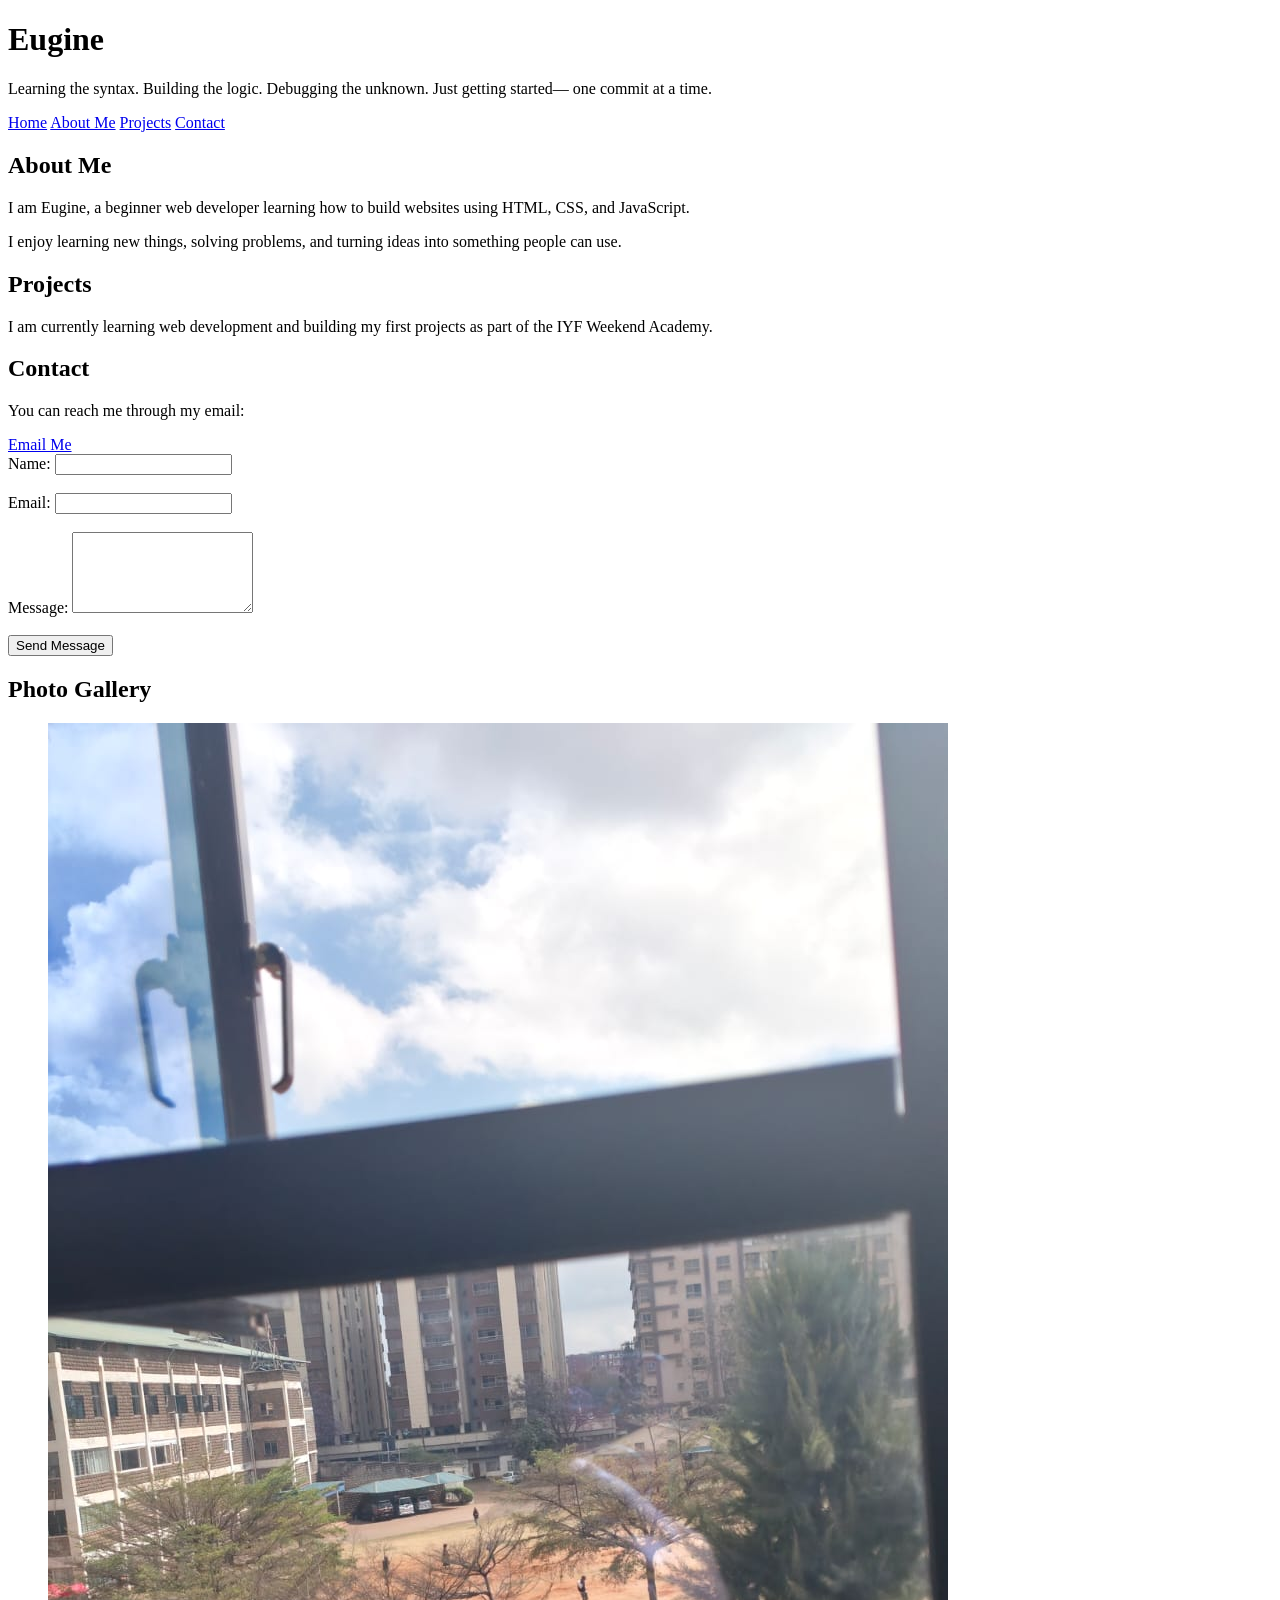
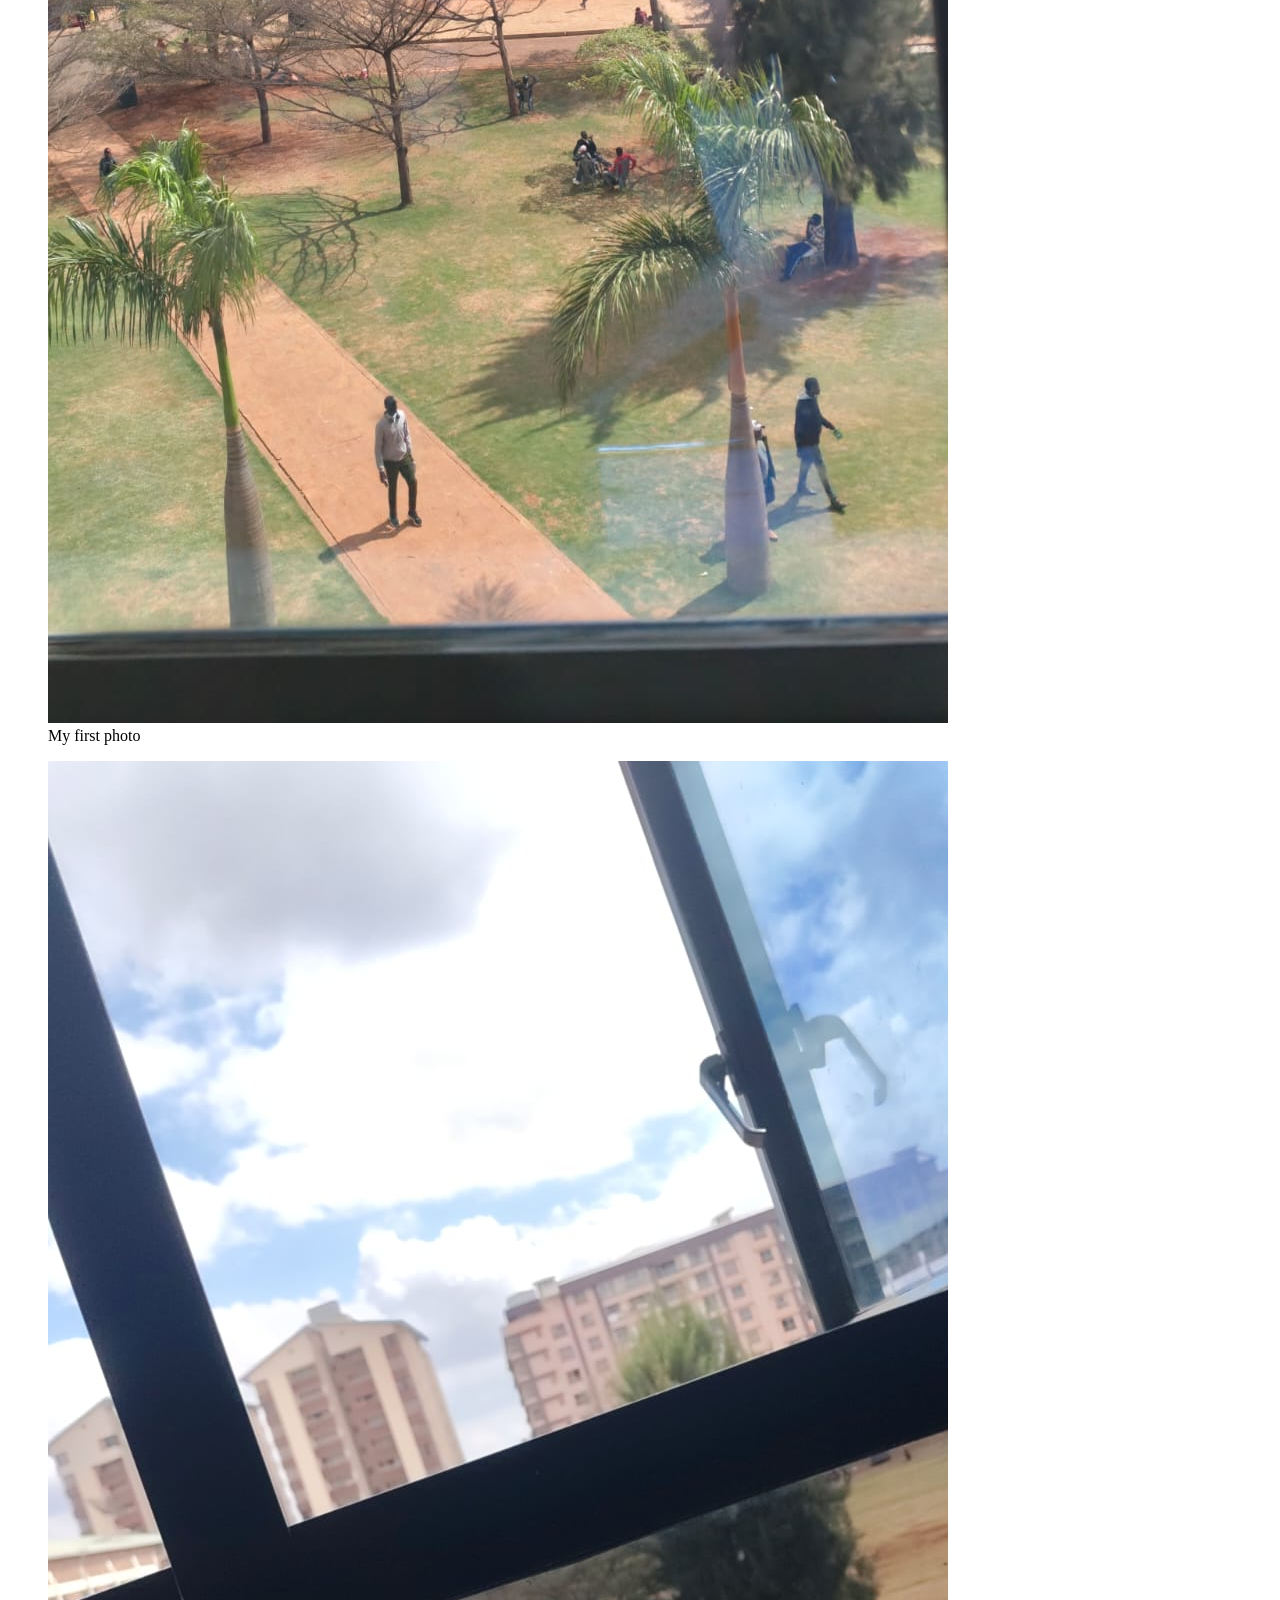
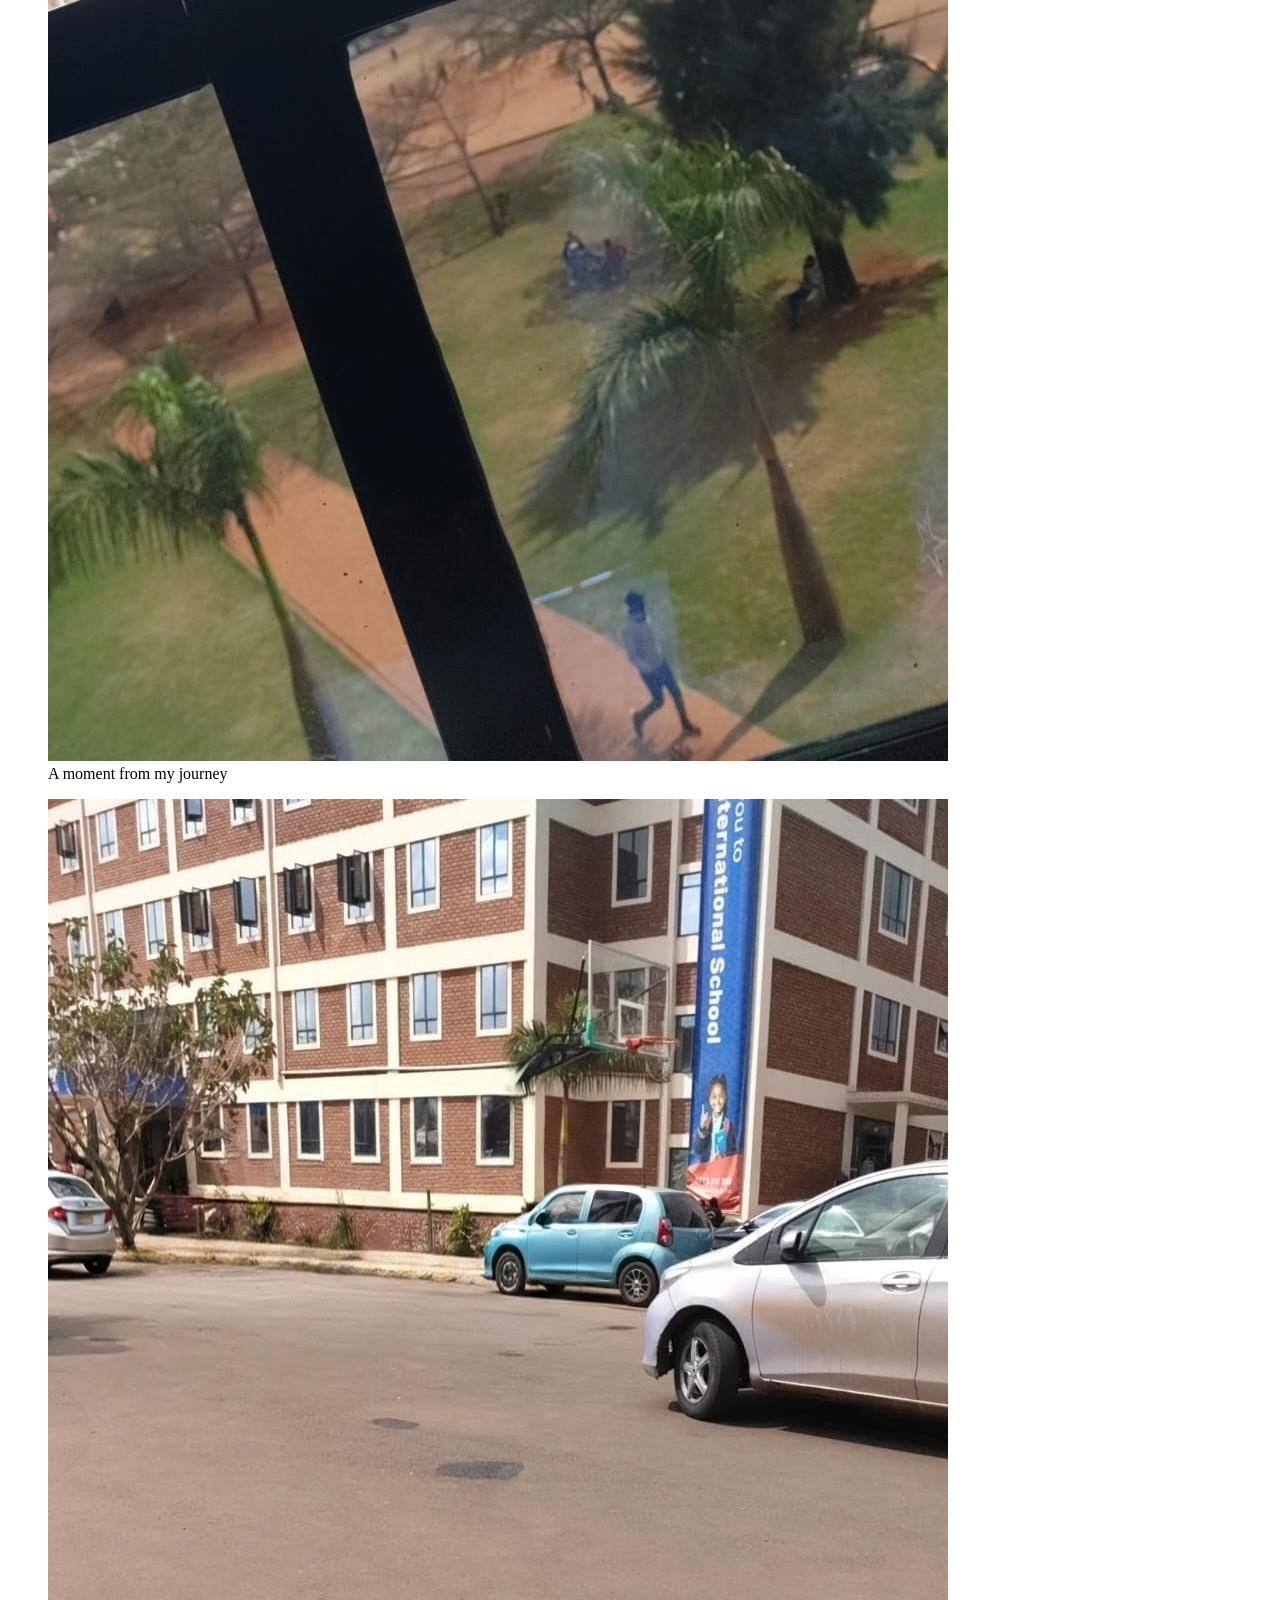
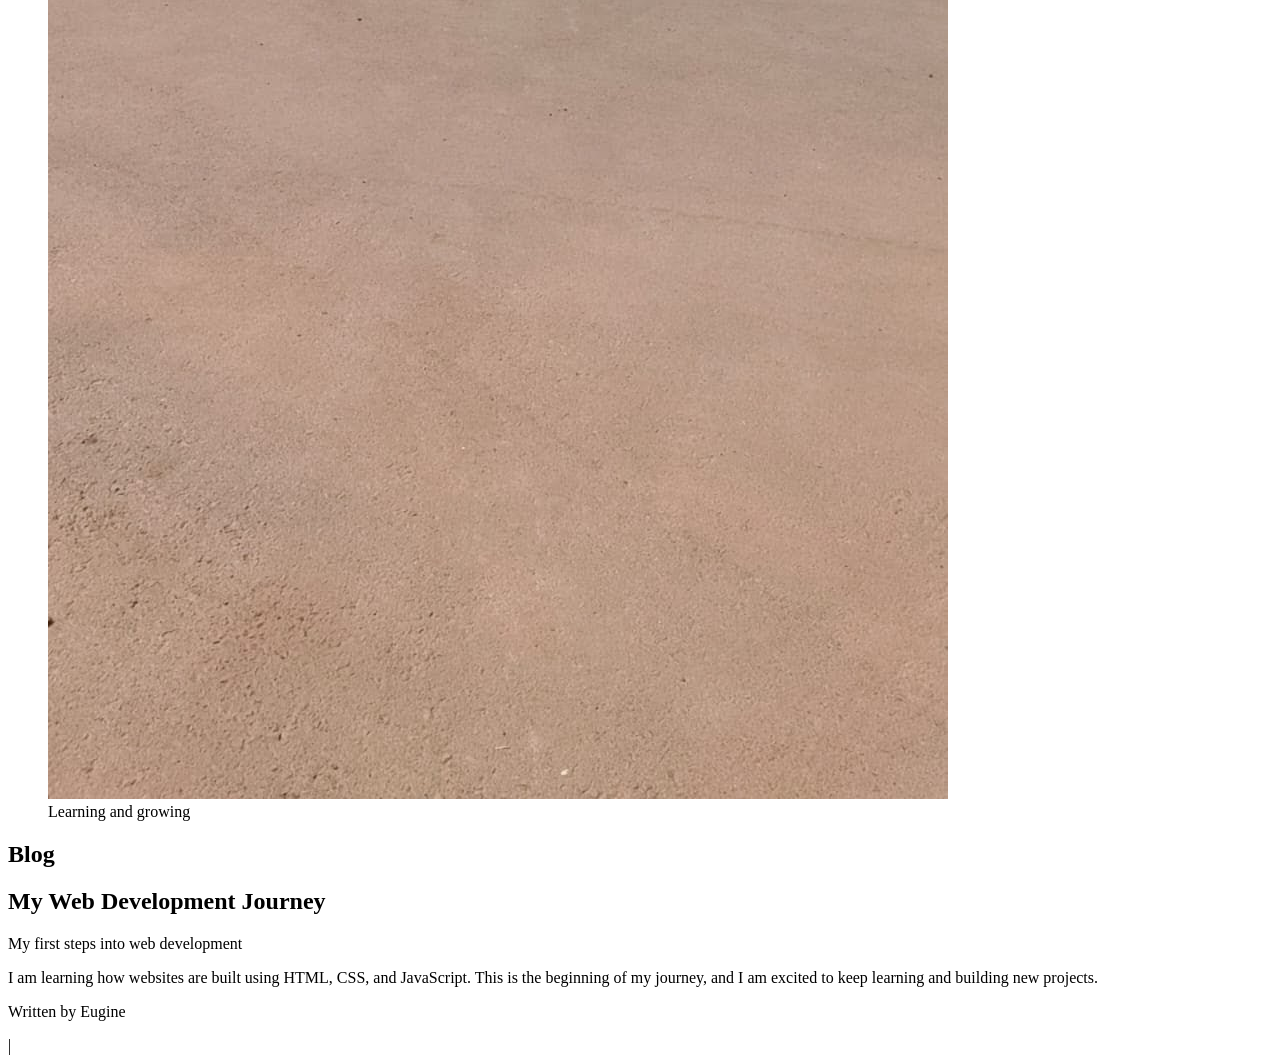
==== index.html @ 2e35f8b8 "Add: Week 1 portfolio as the starting point" ====
<!DOCTYPE html>
<html lang="en">

<head>
    <meta charset="UTF-8">
    <meta name="viewport" content="width=device-width, initial-scale=1.0">

    <title>Eugine | About Me</title>
</head>

<body>

    <header>
        <h1>Eugine</h1>

        <p>
            Learning the syntax. Building the logic.
            Debugging the unknown. Just getting started—
            one commit at a time.
        </p>

        <nav>
            <a href="index.html">Home</a>
            <a href="#about">About Me</a>
            <a href="#projects">Projects</a>
            <a href="#contact">Contact</a>
        </nav>
    </header>

    <main>

        <section id="about">
            <h2>About Me</h2>

            <p>
                I am Eugine, a beginner web developer learning how to build
                websites using HTML, CSS, and JavaScript.
            </p>

            <p>
                I enjoy learning new things, solving problems, and turning
                ideas into something people can use.
            </p>
        </section>

        <section id="projects">
            <h2>Projects</h2>

            <p>
                I am currently learning web development and building my first
                projects as part of the IYF Weekend Academy.
            </p>
        </section>

<section id="contact">
    <h2>Contact</h2>

    <p>You can reach me through my email:</p>

    <a href="mailto:euginealulu@gmail.com">Email Me</a>

    <form>
        <label for="name">Name:</label>
        <input type="text" id="name" name="name" required>

        <br><br>

        <label for="email">Email:</label>
        <input type="email" id="email" name="email" required>

        <br><br>

        <label for="message">Message:</label>
        <textarea id="message" name="message" rows="5" required></textarea>

        <br><br>

        <button type="submit">Send Message</button>
    </form>
</section>
<section id="gallery">
    <h2>Photo Gallery</h2>

    <figure>
     <img src="IMG-20260925-WA0052(1).jpg" alt="IYF campus">  
        <figcaption>My first photo</figcaption>
    </figure>

    <figure>
      <img src="IMG-20260925-WA0053(1).jpg" alt="IYF campus">  
        <figcaption>A moment from my journey</figcaption>
    </figure>

    <figure>
        <img src="IMG-20260925-WA0055%20(1).jpg" alt="IYF campus">
        <figcaption>Learning and growing</figcaption>
    </figure>
</section>
<section id="blog">
    <h2>Blog</h2>

    <article>
        <header>
            <h2>My Web Development Journey</h2>
            <p>My first steps into web development</p>
        </header>

        <p>
            I am learning how websites are built using HTML, CSS, and JavaScript.
            This is the beginning of my journey, and I am excited to keep learning
            and building new projects.
        </p>

        <footer>
            <p>Written by Eugine</p>
        </footer>
    </article>
</section>

|

    </main>

</body>

</html>
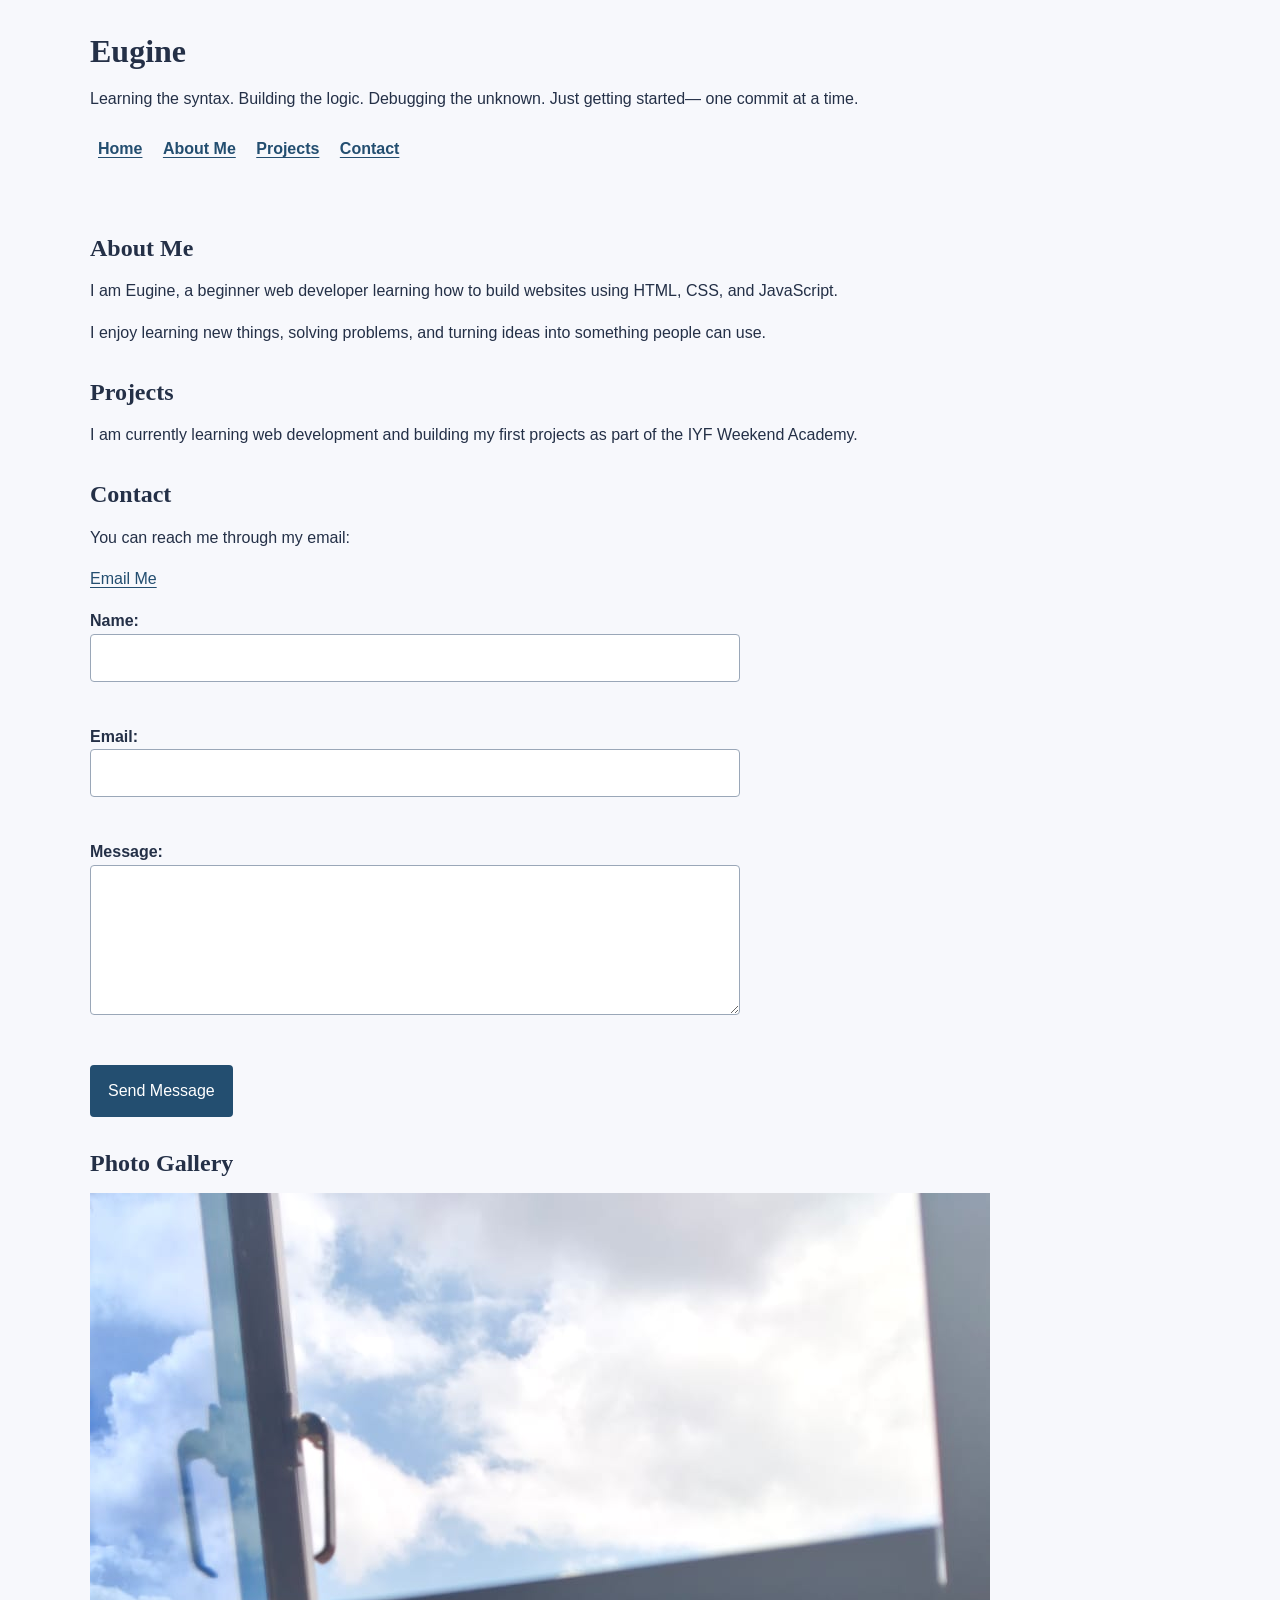
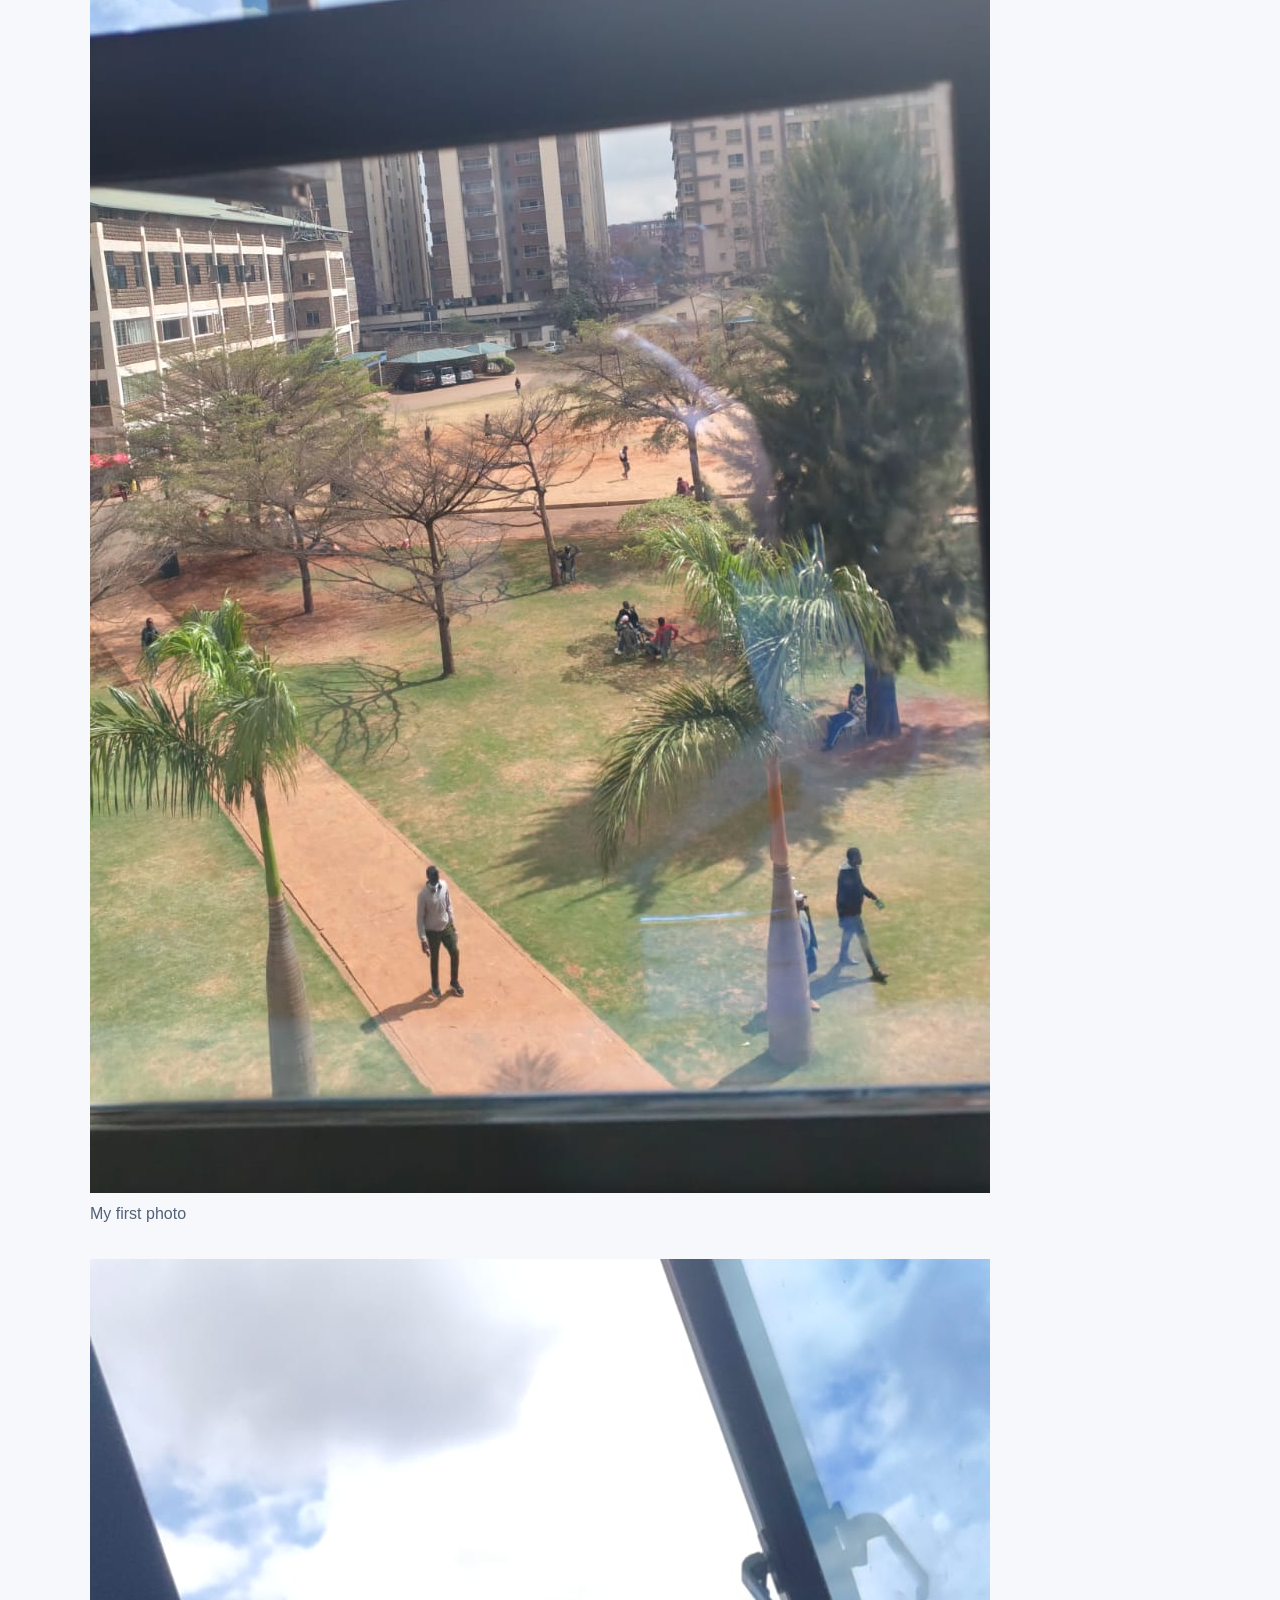
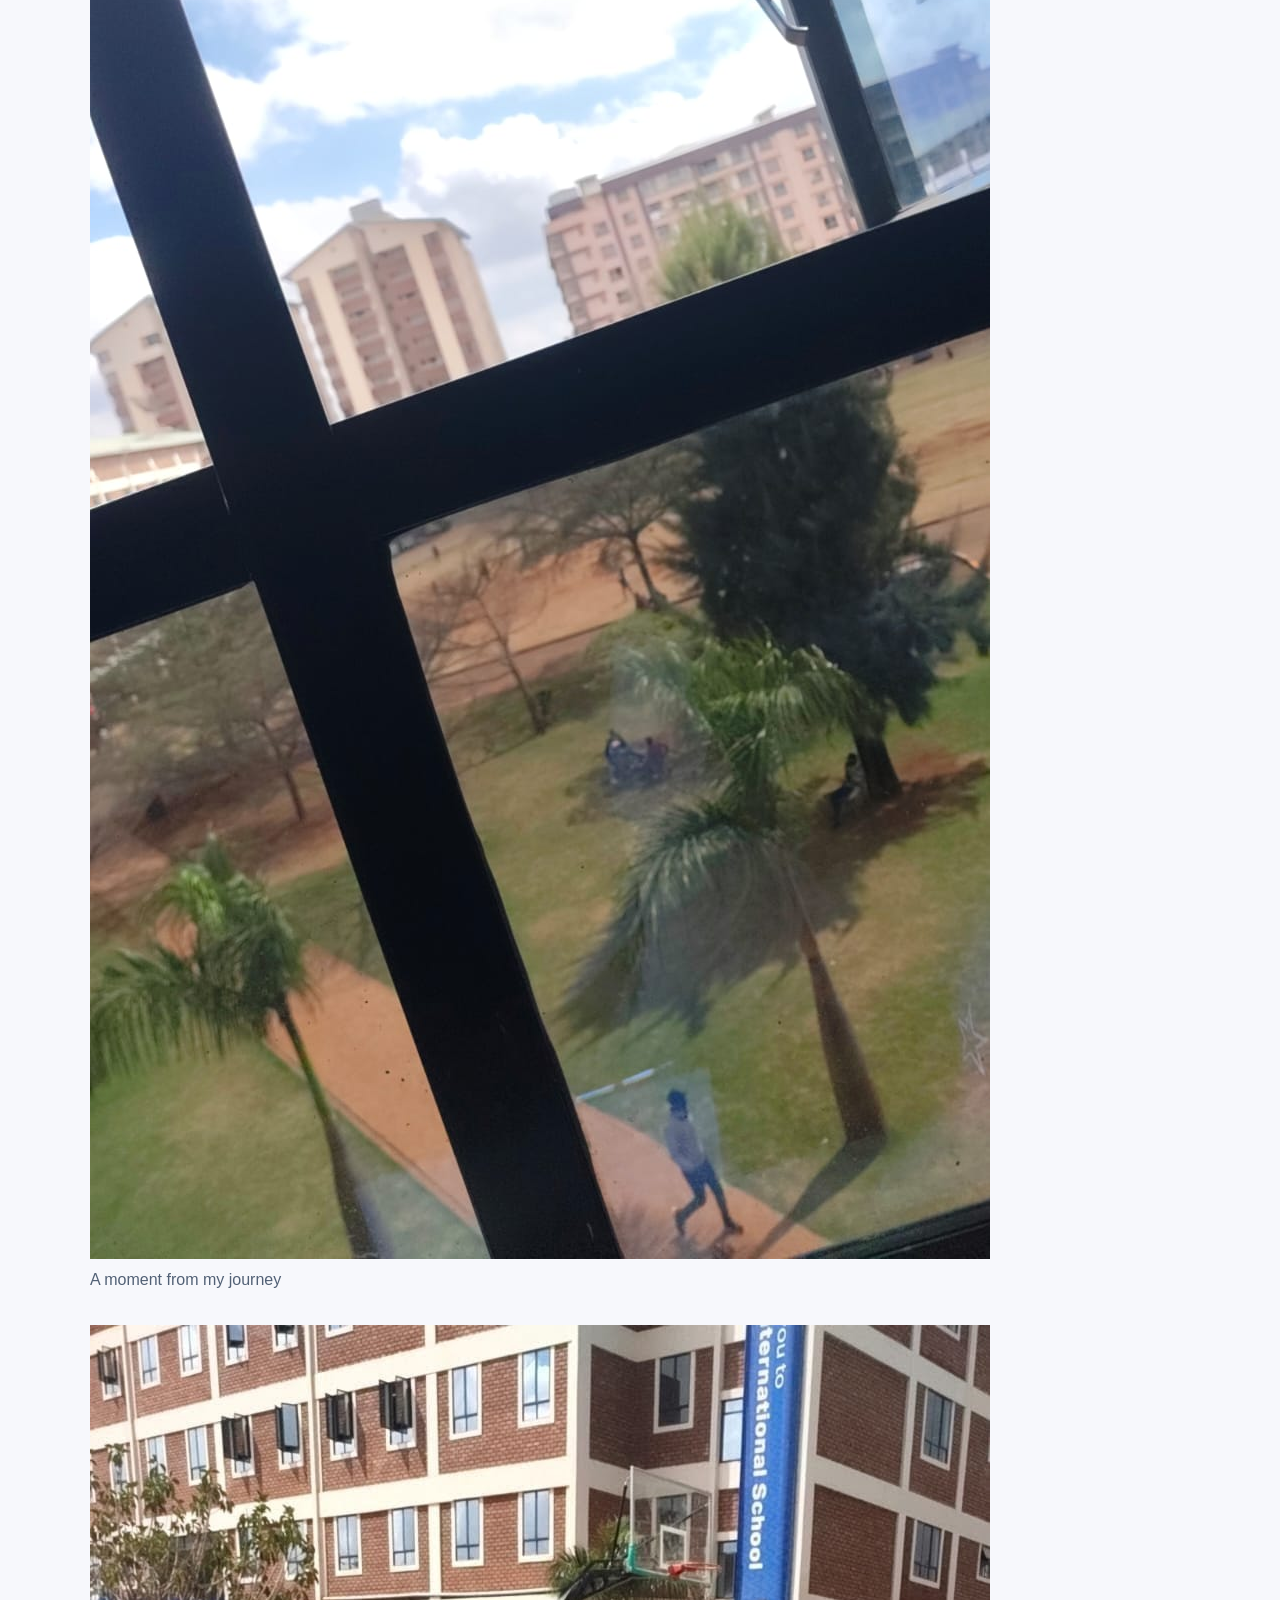
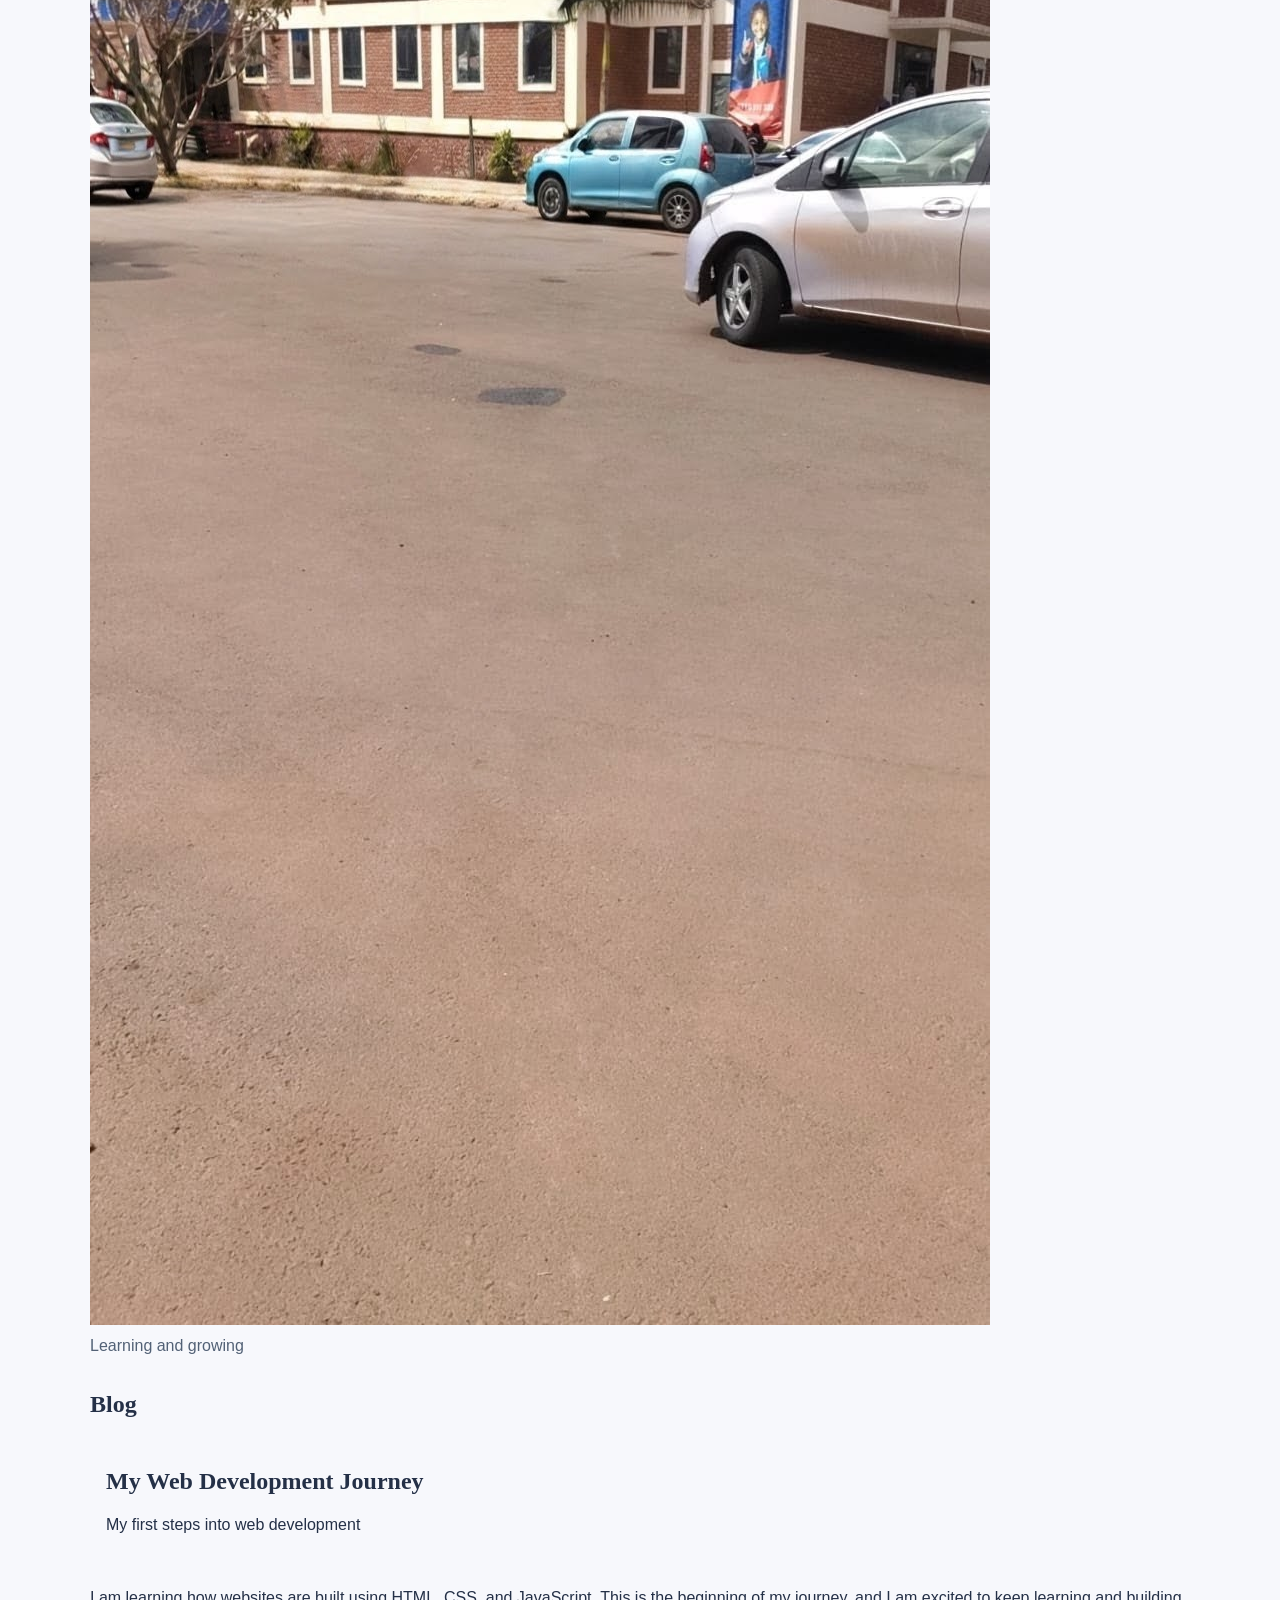
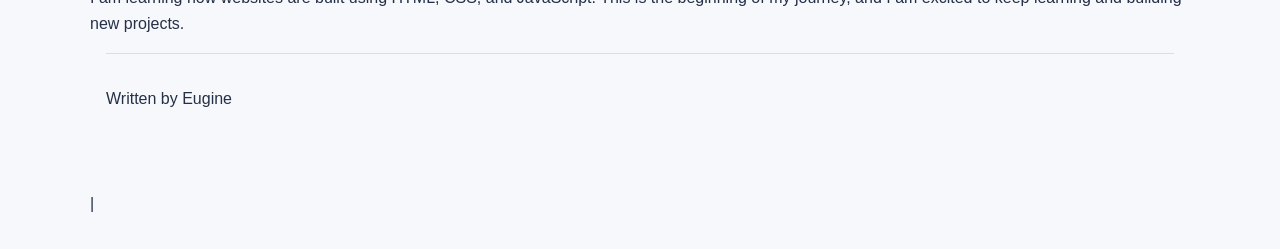
==== commit f331a669: "Style: link stylesheet to homepage" ====
--- a/index.html
+++ b/index.html
@@ -1,6 +1,7 @@
 <!DOCTYPE html>
 <html lang="en">
-
+    <link rel="stylesheet" href="styles.css">
+    
 <head>
     <meta charset="UTF-8">
     <meta name="viewport" content="width=device-width, initial-scale=1.0">
--- a/styles.css
+++ b/styles.css
@@ -0,0 +1,228 @@
+/* Week 2: CSS Mastery */
+
+/* 1. Reset and box model */
+*,
+*::before,
+*::after {
+  box-sizing: border-box;
+}
+
+* {
+  margin: 0;
+}
+
+html {
+  scroll-behavior: smooth;
+}
+
+body {
+  font-family: Arial, Helvetica, sans-serif;
+  font-size: 1rem;
+  line-height: 1.6;
+  color: #243047;
+  background-color: #f7f8fc;
+}
+
+/* 2. Typography and colour system */
+:root {
+  --color-primary: #234e70;
+  --color-accent: #e07a5f;
+  --color-text: #243047;
+  --color-background: #f7f8fc;
+  --color-surface: #ffffff;
+  --color-border: #d8dee8;
+
+  --font-heading: Georgia, "Times New Roman", serif;
+  --font-body: Arial, Helvetica, sans-serif;
+
+  --space-small: 0.5rem;
+  --space-medium: 1rem;
+  --space-large: 2rem;
+
+  --content-width: 1100px;
+}
+
+h1,
+h2,
+h3 {
+  font-family: var(--font-heading);
+  line-height: 1.2;
+  margin-bottom: var(--space-medium);
+}
+
+p,
+ul {
+  margin-bottom: var(--space-medium);
+}
+
+img {
+  display: block;
+  max-width: 100%;
+  height: auto;
+}
+
+a {
+  color: var(--color-primary);
+  text-underline-offset: 0.2em;
+}
+
+a:hover {
+  color: var(--color-accent);
+}
+
+a:focus-visible,
+button:focus-visible,
+input:focus-visible,
+select:focus-visible,
+textarea:focus-visible {
+  outline: 3px solid var(--color-accent);
+  outline-offset: 3px;
+}
+
+/* 3. Shared page layout */
+header,
+main,
+footer {
+  width: min(100% - 2rem, var(--content-width));
+  margin-inline: auto;
+}
+
+header {
+  padding-block: var(--space-large);
+}
+
+main {
+  padding-block: var(--space-large);
+}
+
+section {
+  margin-bottom: var(--space-large);
+}
+
+footer {
+  padding-block: var(--space-large);
+  border-top: 1px solid var(--color-border);
+}
+
+/* 4. Navigation using Flexbox */
+nav ul {
+  display: flex;
+  flex-wrap: wrap;
+  align-items: center;
+  gap: var(--space-medium);
+  list-style: none;
+  padding: 0;
+}
+
+nav a {
+  display: inline-block;
+  padding: var(--space-small);
+  border-radius: 0.25rem;
+  font-weight: bold;
+}
+
+nav a:hover,
+nav a[aria-current="page"] {
+  background-color: var(--color-primary);
+  color: white;
+}
+
+/* 5. Images and project cards */
+figure {
+  margin-bottom: var(--space-large);
+}
+
+figcaption {
+  padding-top: var(--space-small);
+  color: #526176;
+}
+
+.project-grid {
+  display: grid;
+  grid-template-columns: 1fr;
+  gap: var(--space-large);
+}
+
+.project-card {
+  padding: var(--space-medium);
+  background-color: var(--color-surface);
+  border: 1px solid var(--color-border);
+  border-radius: 0.5rem;
+}
+
+.project-card img {
+  width: 100%;
+  border-radius: 0.25rem;
+  margin-bottom: var(--space-medium);
+}
+
+/* 6. Forms */
+form {
+  max-width: 650px;
+}
+
+fieldset {
+  padding: var(--space-medium);
+  border: 1px solid var(--color-border);
+  border-radius: 0.5rem;
+}
+
+label {
+  display: block;
+  margin-top: var(--space-medium);
+  font-weight: bold;
+}
+
+input,
+select,
+textarea,
+button {
+  max-width: 100%;
+  font: inherit;
+}
+
+input,
+select,
+textarea {
+  width: 100%;
+  padding: 0.65rem;
+  border: 1px solid #9aa7b8;
+  border-radius: 0.25rem;
+}
+
+textarea {
+  min-height: 140px;
+}
+
+button {
+  margin-top: var(--space-medium);
+  padding: 0.7rem 1rem;
+  color: white;
+  background-color: var(--color-primary);
+  border: 2px solid var(--color-primary);
+  border-radius: 0.25rem;
+  cursor: pointer;
+}
+
+button:hover {
+  background-color: var(--color-accent);
+  border-color: var(--color-accent);
+}
+
+/* 7. Tablet: two project columns */
+@media (min-width: 768px) {
+  .project-grid {
+    grid-template-columns: repeat(2, minmax(0, 1fr));
+  }
+
+  nav ul {
+    gap: var(--space-large);
+  }
+}
+
+/* 8. Desktop: three project columns */
+@media (min-width: 1024px) {
+  .project-grid {
+    grid-template-columns: repeat(3, minmax(0, 1fr));
+  }
+}
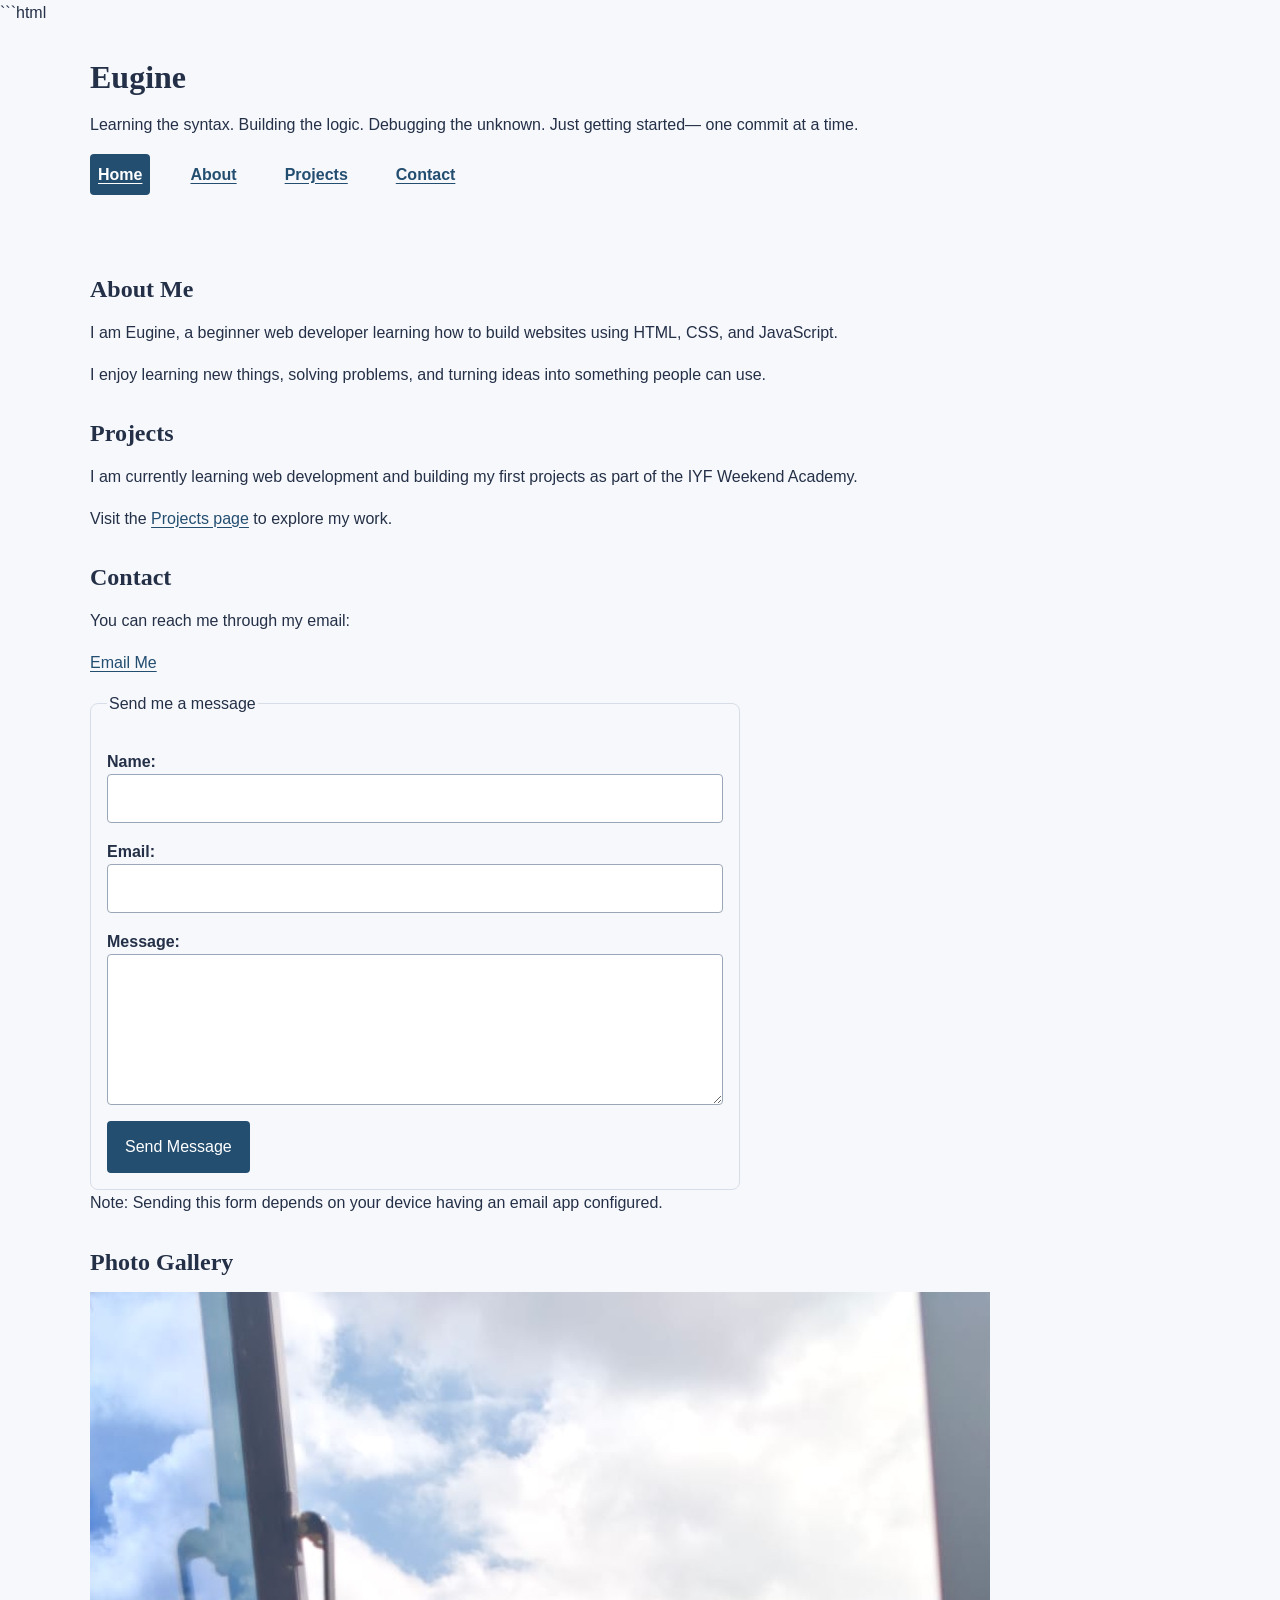
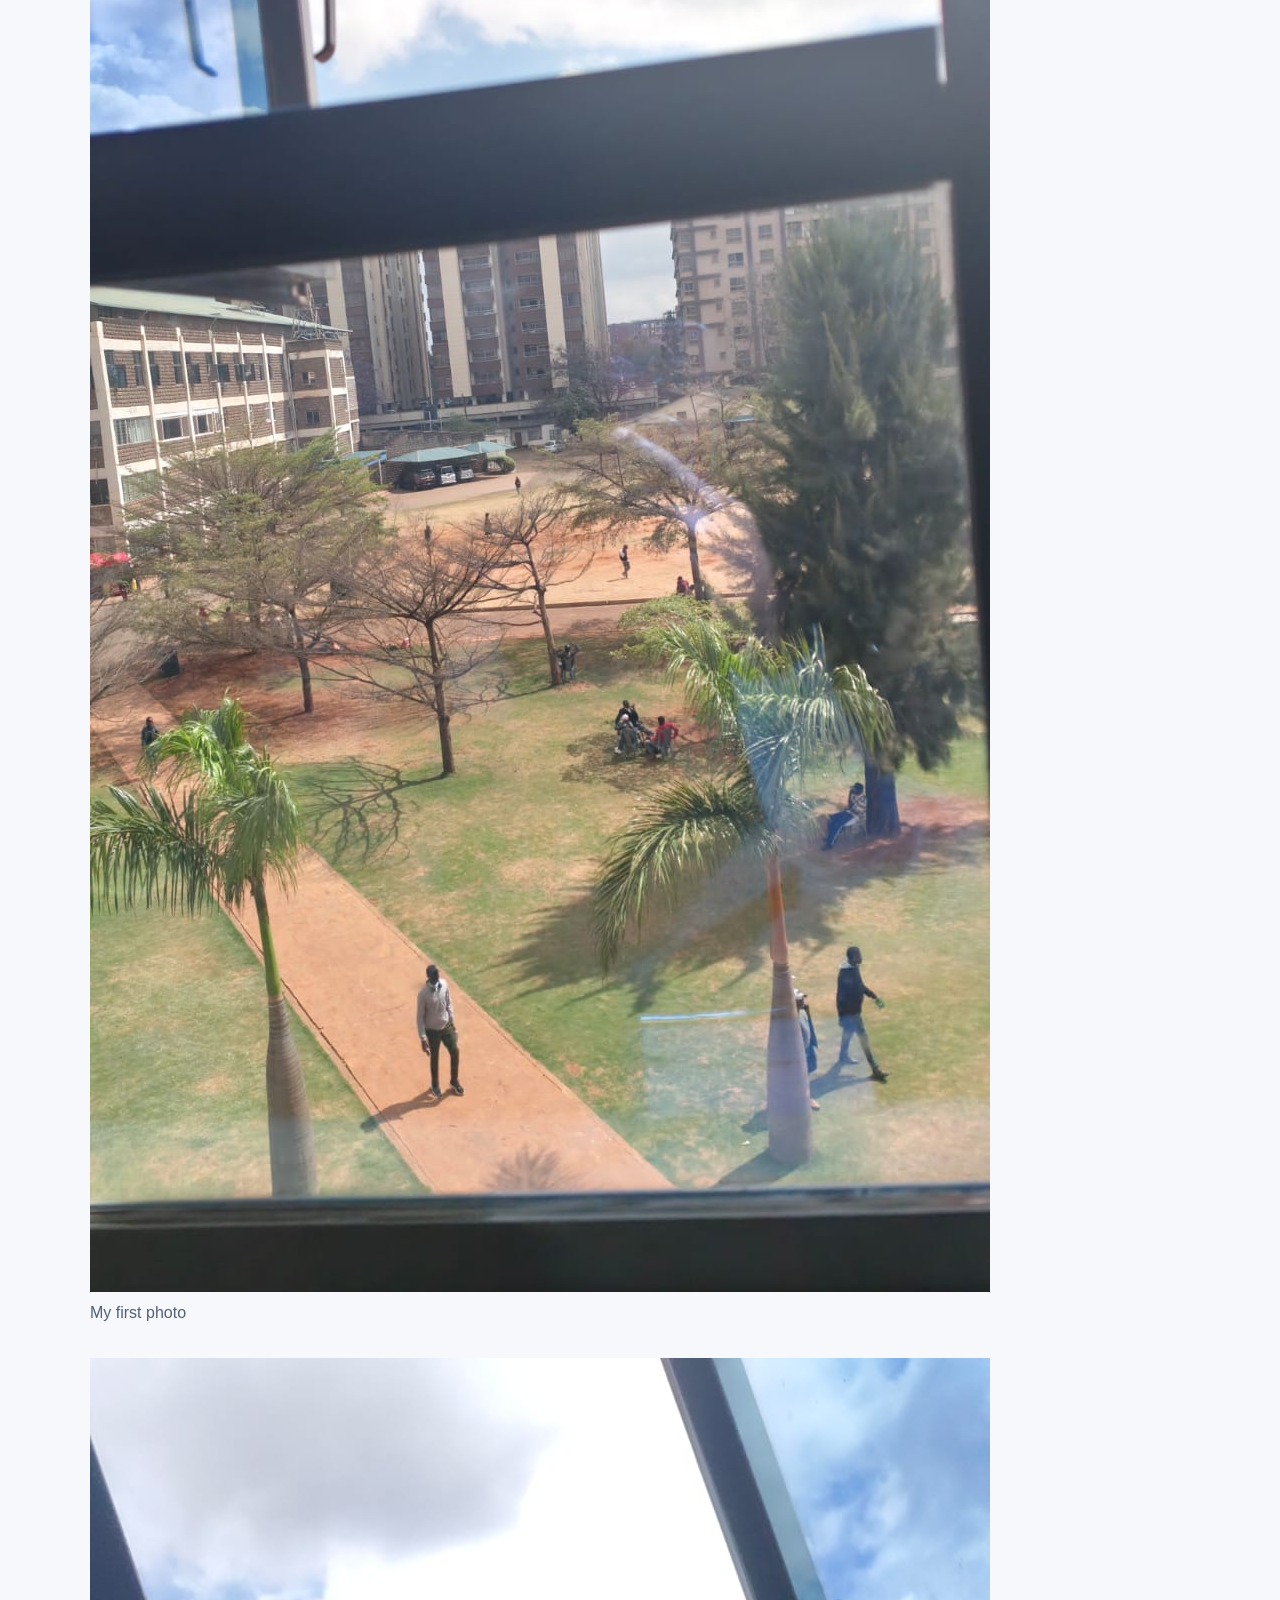
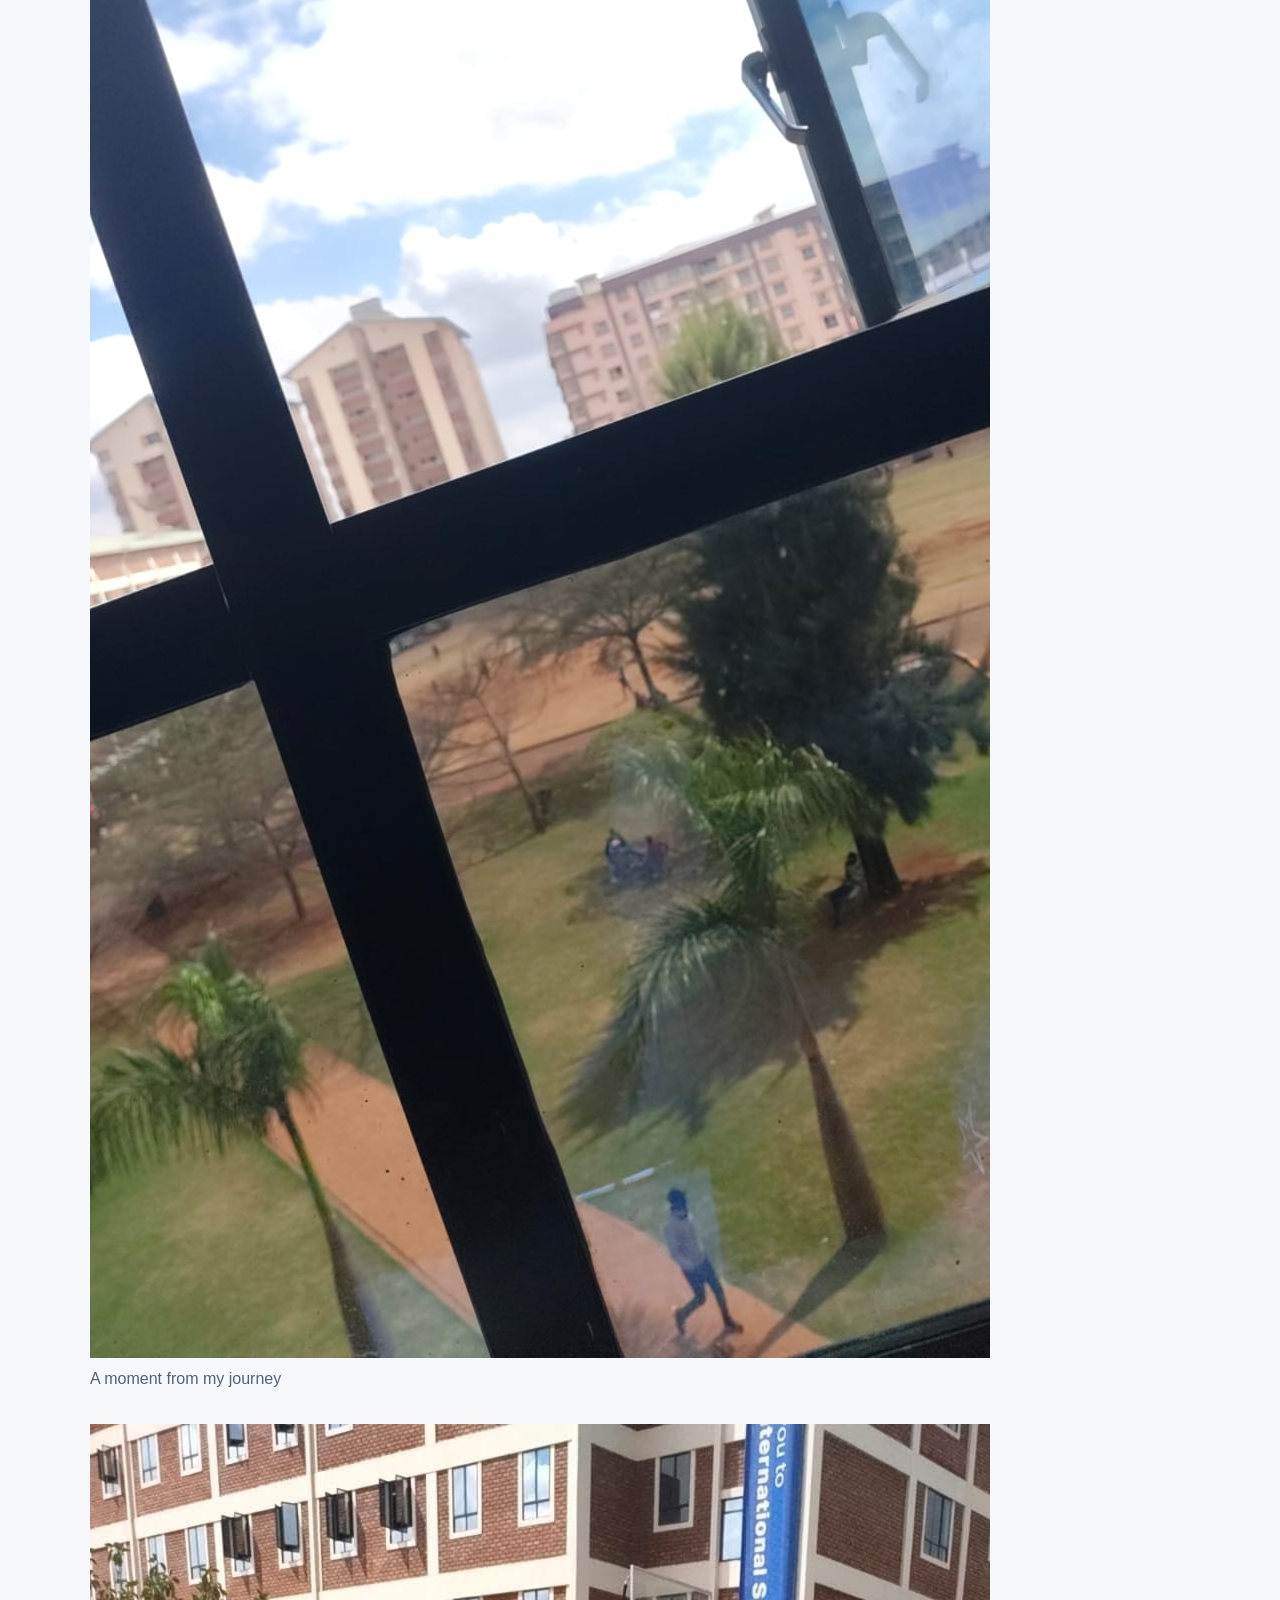
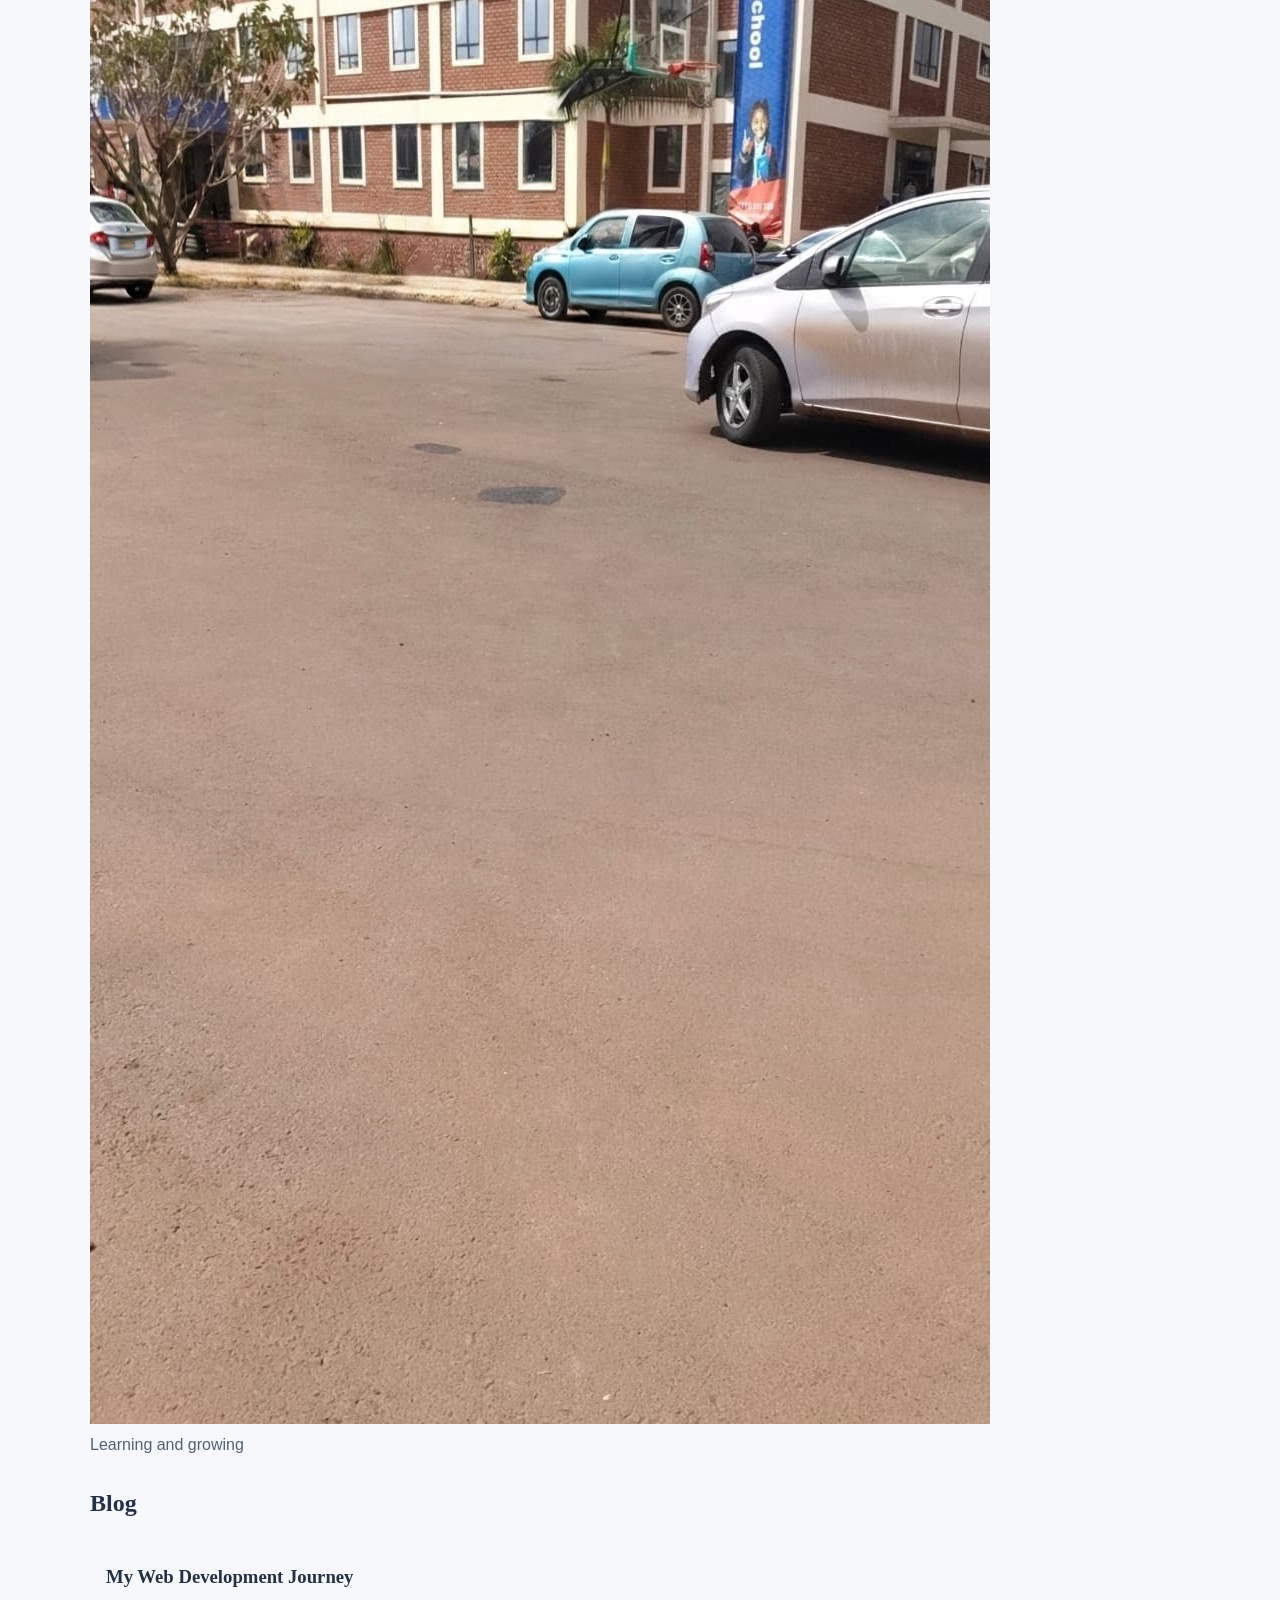
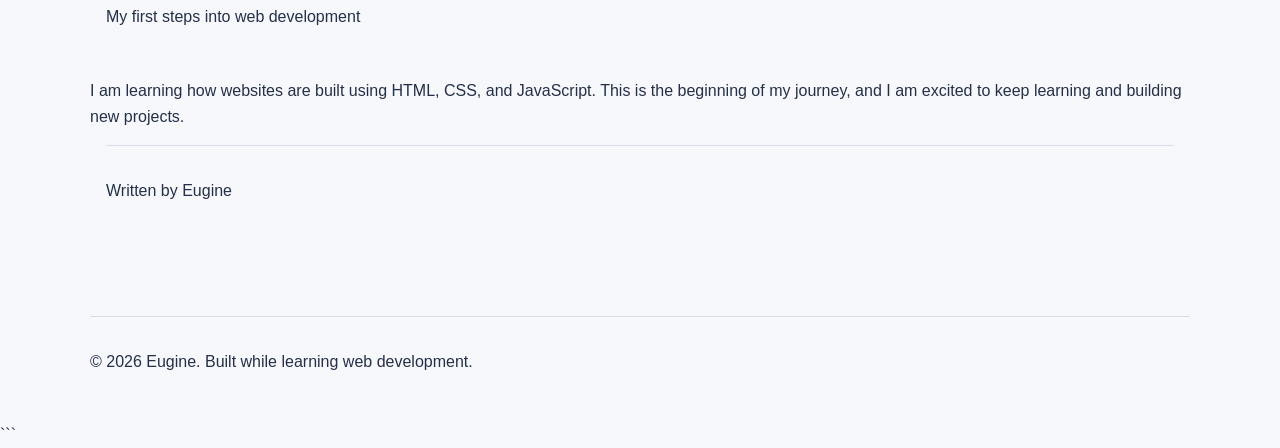
==== commit 0a67c2a5: "Style: improve homepage navigation and structure" ====
--- a/index.html
+++ b/index.html
@@ -1,16 +1,14 @@
+```html
 <!DOCTYPE html>
 <html lang="en">
-    <link rel="stylesheet" href="styles.css">
-    
 <head>
     <meta charset="UTF-8">
     <meta name="viewport" content="width=device-width, initial-scale=1.0">
-
-    <title>Eugine | About Me</title>
+    <title>Eugine | My Portfolio</title>
+    <link rel="stylesheet" href="styles.css">
 </head>
 
 <body>
-
     <header>
         <h1>Eugine</h1>
 
@@ -21,23 +19,22 @@
         </p>
 
         <nav>
-            <a href="index.html">Home</a>
-            <a href="#about">About Me</a>
-            <a href="#projects">Projects</a>
-            <a href="#contact">Contact</a>
+            <ul>
+                <li><a href="index.html" aria-current="page">Home</a></li>
+                <li><a href="about.html">About</a></li>
+                <li><a href="projects.html">Projects</a></li>
+                <li><a href="contact.html">Contact</a></li>
+            </ul>
         </nav>
     </header>
 
     <main>
-
         <section id="about">
             <h2>About Me</h2>
-
             <p>
                 I am Eugine, a beginner web developer learning how to build
                 websites using HTML, CSS, and JavaScript.
             </p>
-
             <p>
                 I enjoy learning new things, solving problems, and turning
                 ideas into something people can use.
@@ -46,82 +43,86 @@
 
         <section id="projects">
             <h2>Projects</h2>
-
             <p>
                 I am currently learning web development and building my first
                 projects as part of the IYF Weekend Academy.
             </p>
+            <p>
+                Visit the <a href="projects.html">Projects page</a> to explore
+                my work.
+            </p>
         </section>
 
-<section id="contact">
-    <h2>Contact</h2>
+        <section id="contact">
+            <h2>Contact</h2>
+            <p>You can reach me through my email:</p>
+            <p><a href="mailto:euginealulu@gmail.com">Email Me</a></p>
 
-    <p>You can reach me through my email:</p>
+            <form action="mailto:euginealulu@gmail.com" method="post"
+                  enctype="text/plain">
+                <fieldset>
+                    <legend>Send me a message</legend>
 
-    <a href="mailto:euginealulu@gmail.com">Email Me</a>
+                    <label for="name">Name:</label>
+                    <input type="text" id="name" name="name" required>
 
-    <form>
-        <label for="name">Name:</label>
-        <input type="text" id="name" name="name" required>
+                    <label for="email">Email:</label>
+                    <input type="email" id="email" name="email" required>
 
-        <br><br>
+                    <label for="message">Message:</label>
+                    <textarea id="message" name="message" rows="5"
+                              required></textarea>
 
-        <label for="email">Email:</label>
-        <input type="email" id="email" name="email" required>
+                    <button type="submit">Send Message</button>
+                </fieldset>
+            </form>
+            <p>Note: Sending this form depends on your device having an email app configured.</p>
+        </section>
 
-        <br><br>
+        <section id="gallery">
+            <h2>Photo Gallery</h2>
 
-        <label for="message">Message:</label>
-        <textarea id="message" name="message" rows="5" required></textarea>
+            <figure>
+                <img src="IMG-20260925-WA0052(1).jpg" alt="IYF campus">
+                <figcaption>My first photo</figcaption>
+            </figure>
 
-        <br><br>
+            <figure>
+                <img src="IMG-20260925-WA0053(1).jpg" alt="A moment at the IYF campus">
+                <figcaption>A moment from my journey</figcaption>
+            </figure>
 
-        <button type="submit">Send Message</button>
-    </form>
-</section>
-<section id="gallery">
-    <h2>Photo Gallery</h2>
+            <figure>
+                <img src="IMG-20260925-WA0055%20(1).jpg" alt="Learning and growing at IYF">
+                <figcaption>Learning and growing</figcaption>
+            </figure>
+        </section>
 
-    <figure>
-     <img src="IMG-20260925-WA0052(1).jpg" alt="IYF campus">  
-        <figcaption>My first photo</figcaption>
-    </figure>
+        <section id="blog">
+            <h2>Blog</h2>
 
-    <figure>
-      <img src="IMG-20260925-WA0053(1).jpg" alt="IYF campus">  
-        <figcaption>A moment from my journey</figcaption>
-    </figure>
+            <article>
+                <header>
+                    <h3>My Web Development Journey</h3>
+                    <p>My first steps into web development</p>
+                </header>
 
-    <figure>
-        <img src="IMG-20260925-WA0055%20(1).jpg" alt="IYF campus">
-        <figcaption>Learning and growing</figcaption>
-    </figure>
-</section>
-<section id="blog">
-    <h2>Blog</h2>
+                <p>
+                    I am learning how websites are built using HTML, CSS,
+                    and JavaScript. This is the beginning of my journey,
+                    and I am excited to keep learning and building new projects.
+                </p>
 
-    <article>
-        <header>
-            <h2>My Web Development Journey</h2>
-            <p>My first steps into web development</p>
-        </header>
-
-        <p>
-            I am learning how websites are built using HTML, CSS, and JavaScript.
-            This is the beginning of my journey, and I am excited to keep learning
-            and building new projects.
-        </p>
-
-        <footer>
-            <p>Written by Eugine</p>
-        </footer>
-    </article>
-</section>
-
-|
-
+                <footer>
+                    <p>Written by Eugine</p>
+                </footer>
+            </article>
+        </section>
     </main>
 
+    <footer>
+        <p>&copy; 2026 Eugine. Built while learning web development.</p>
+    </footer>
 </body>
-
 </html>
+```
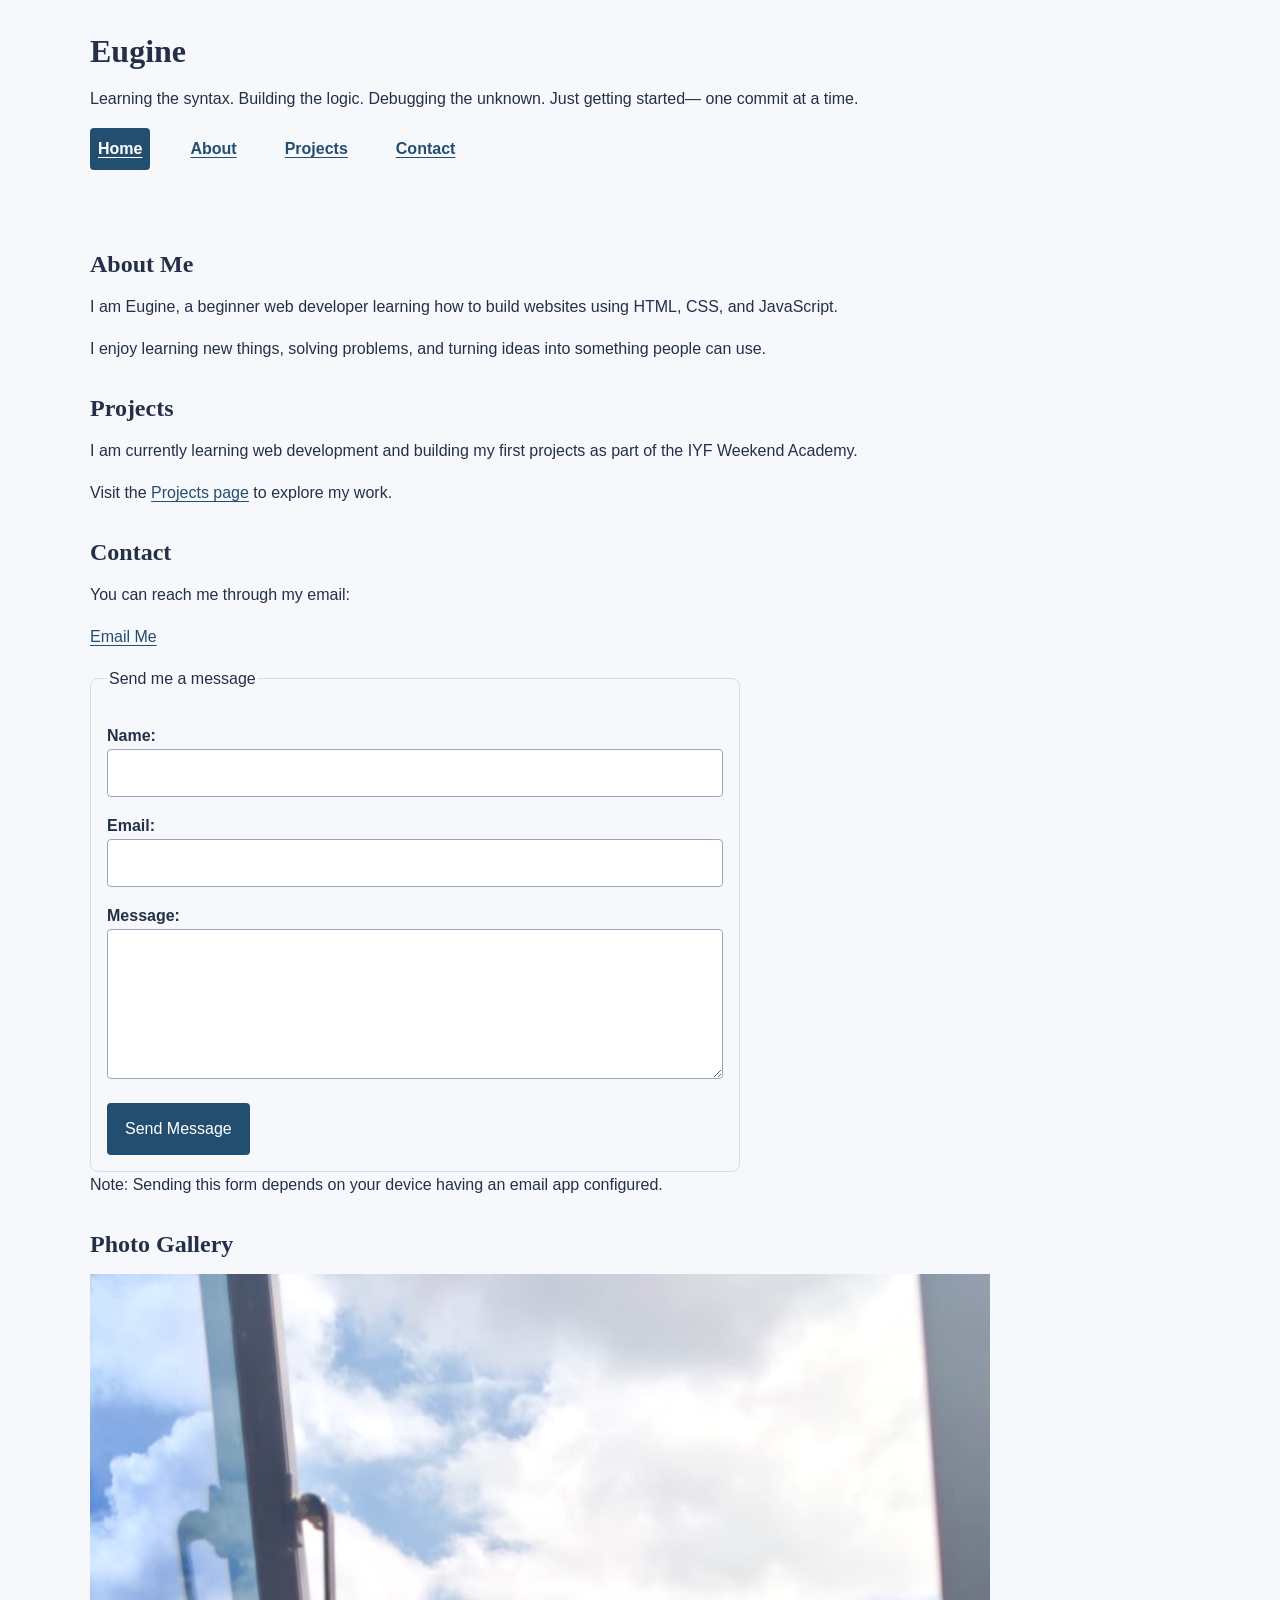
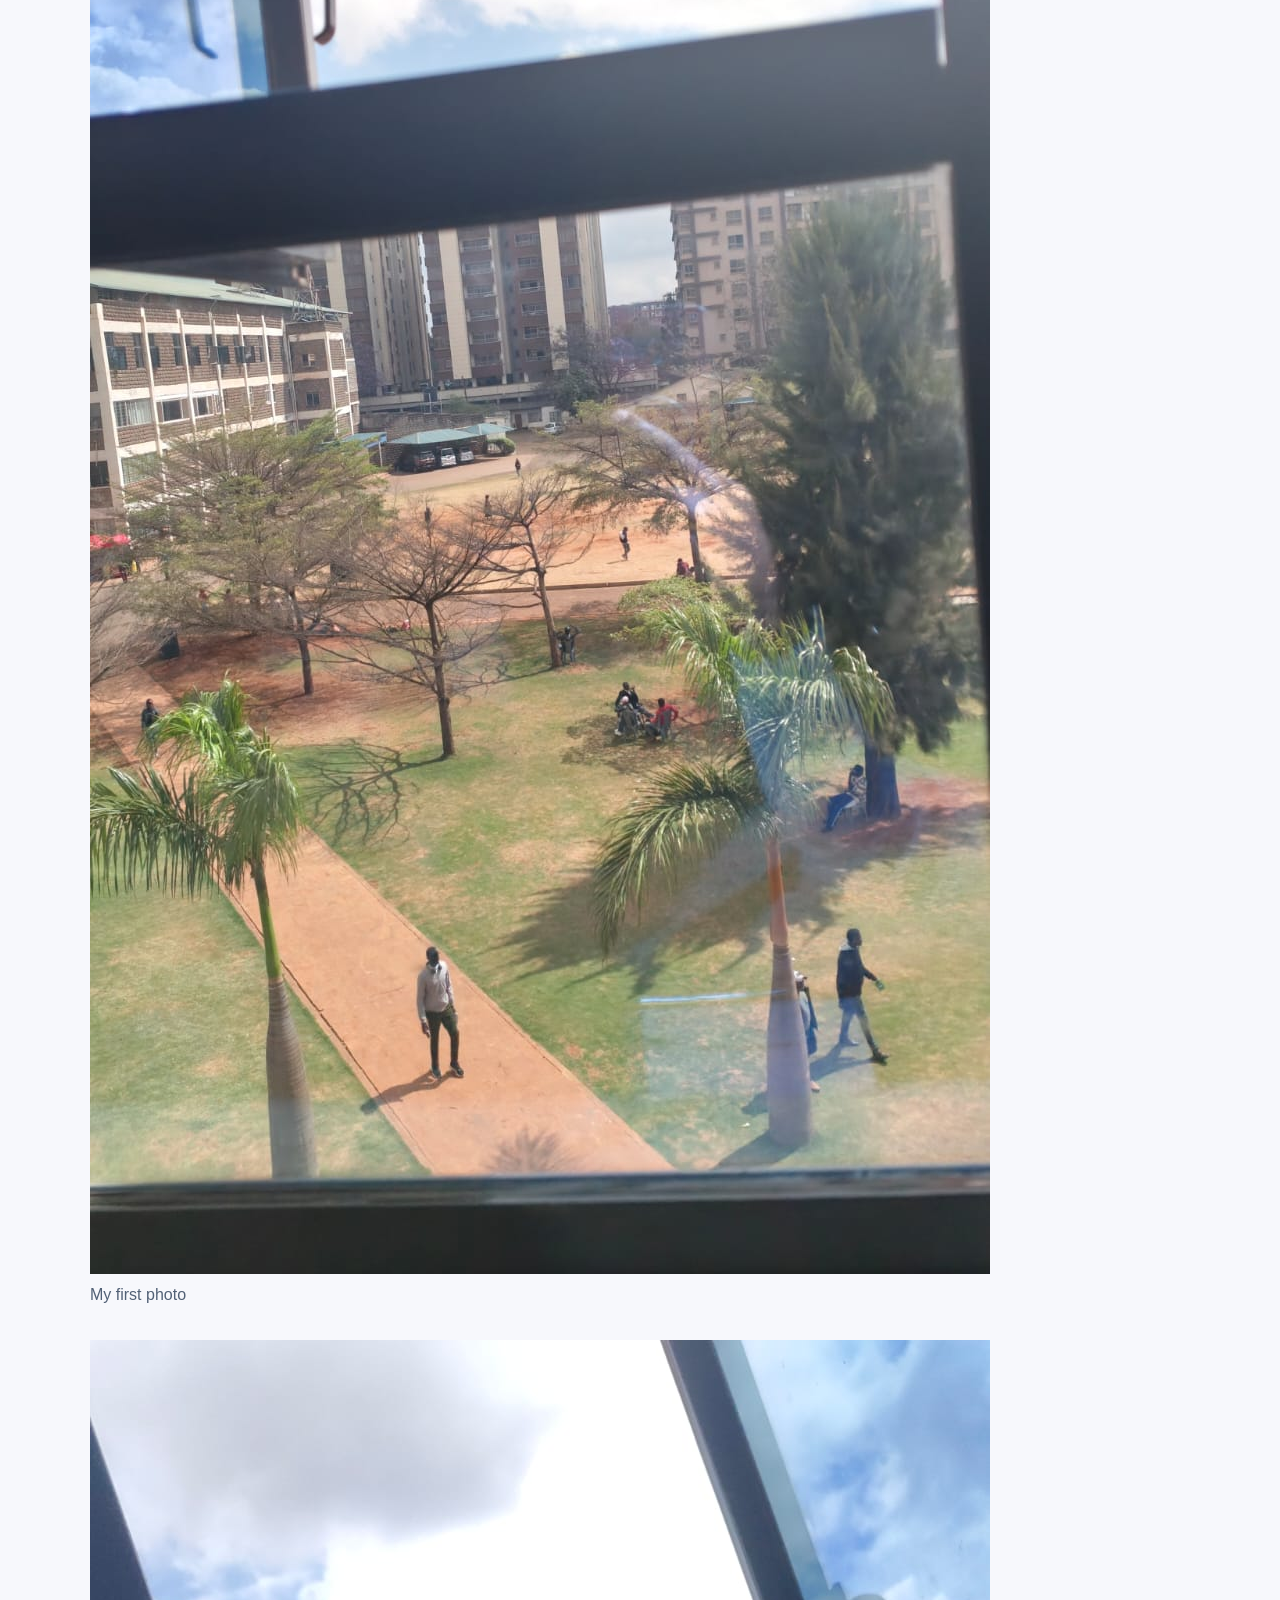
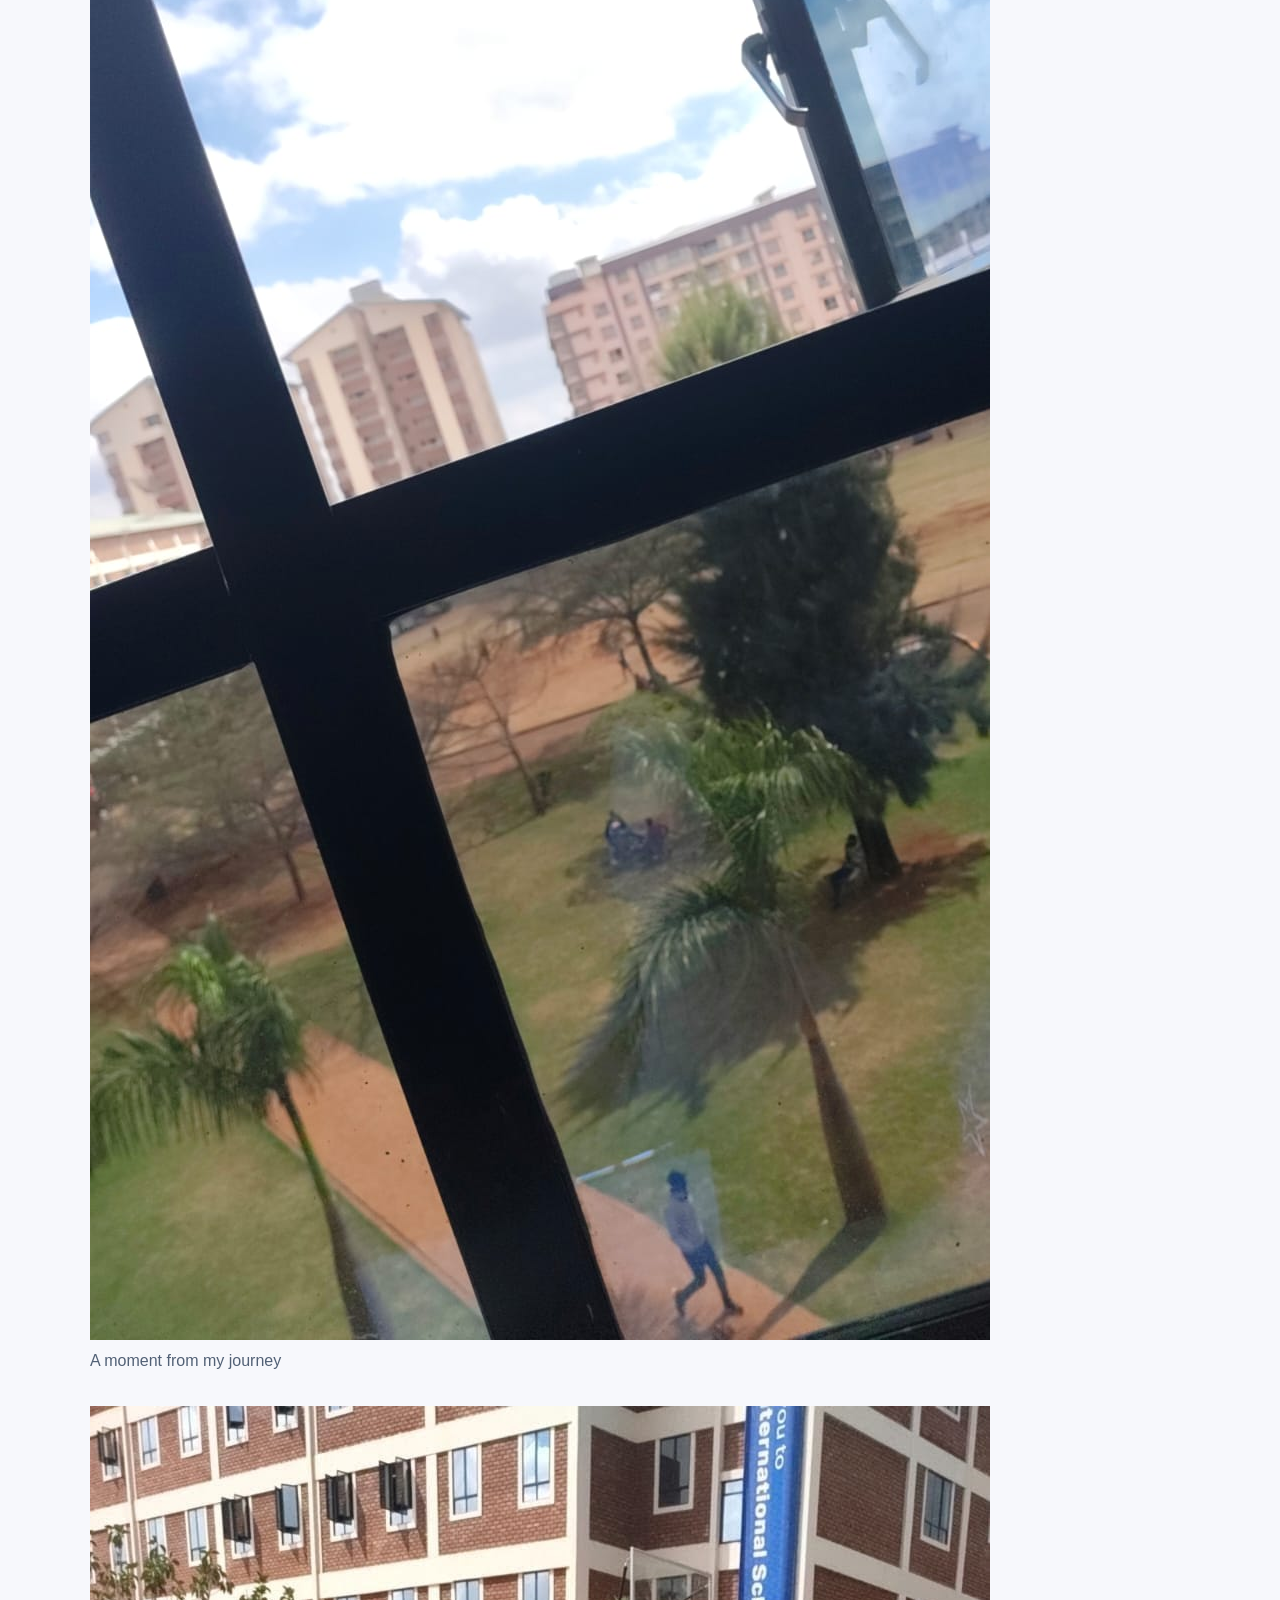
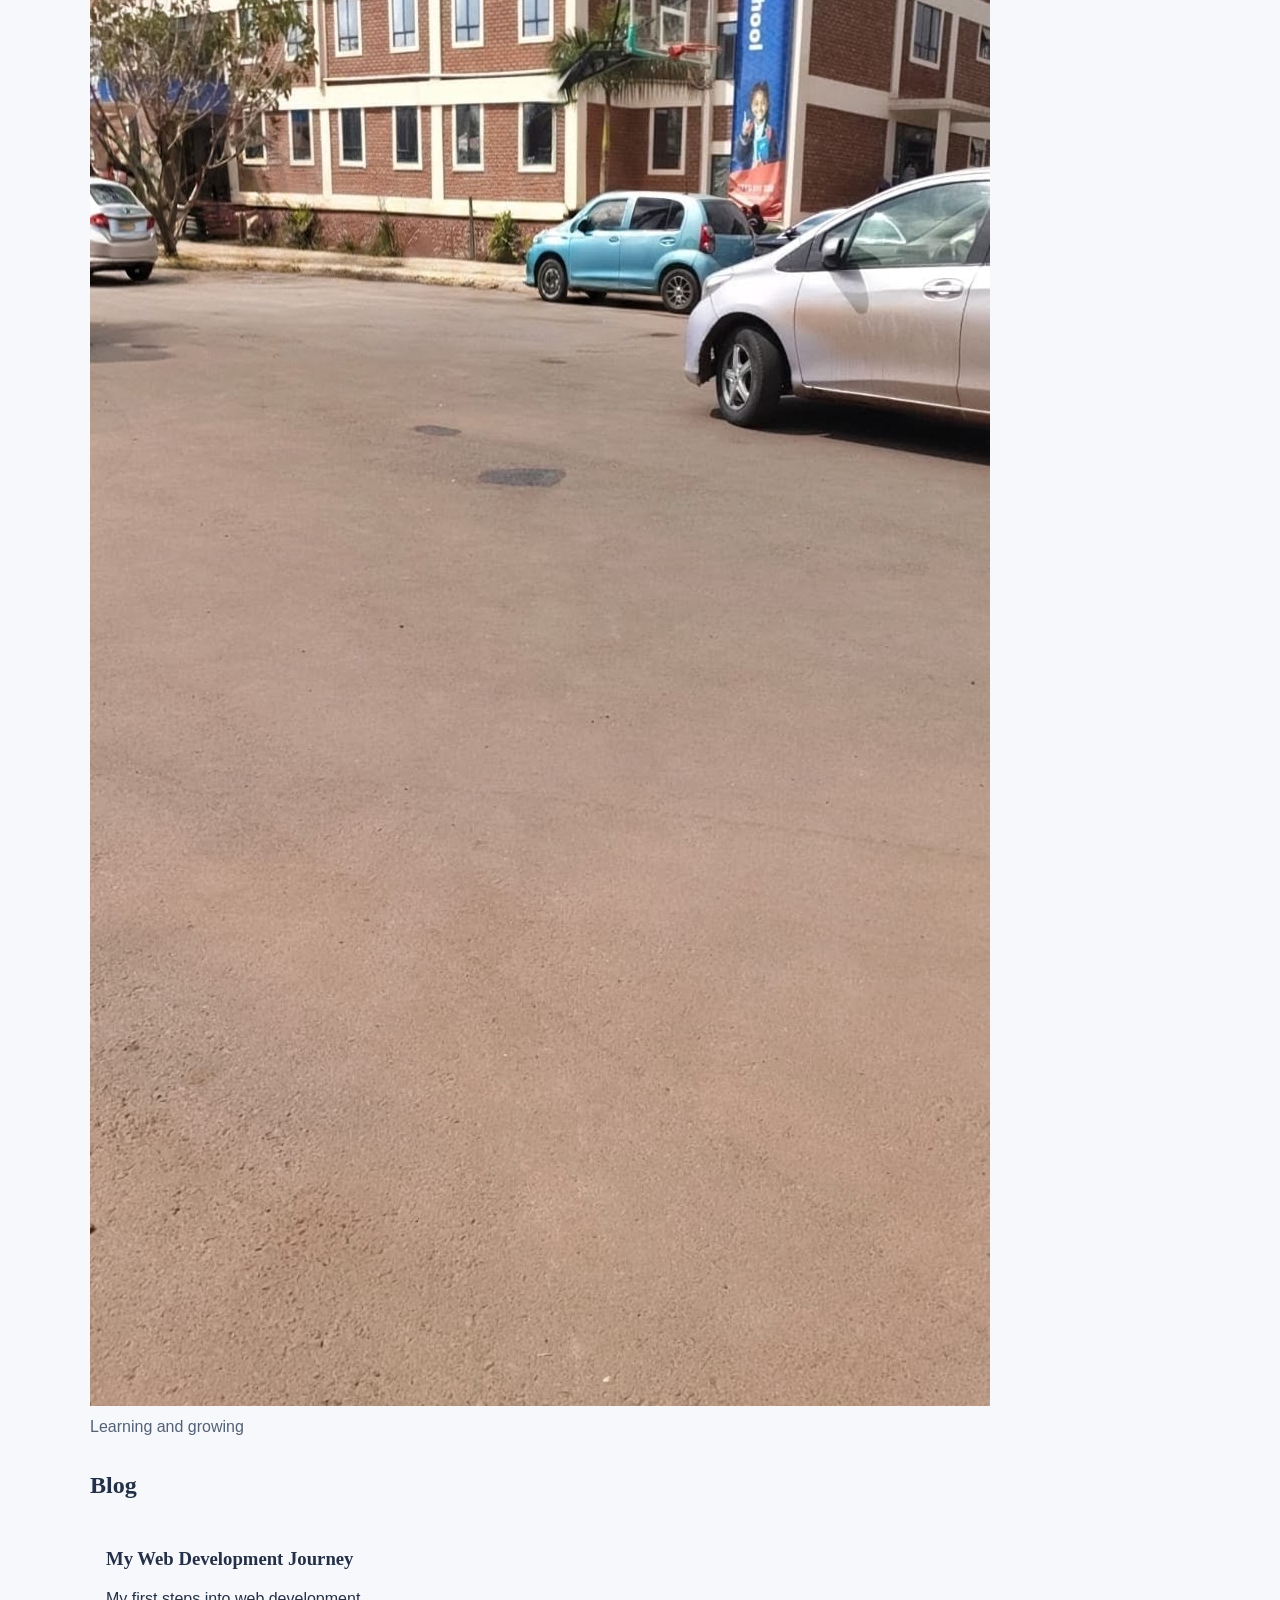
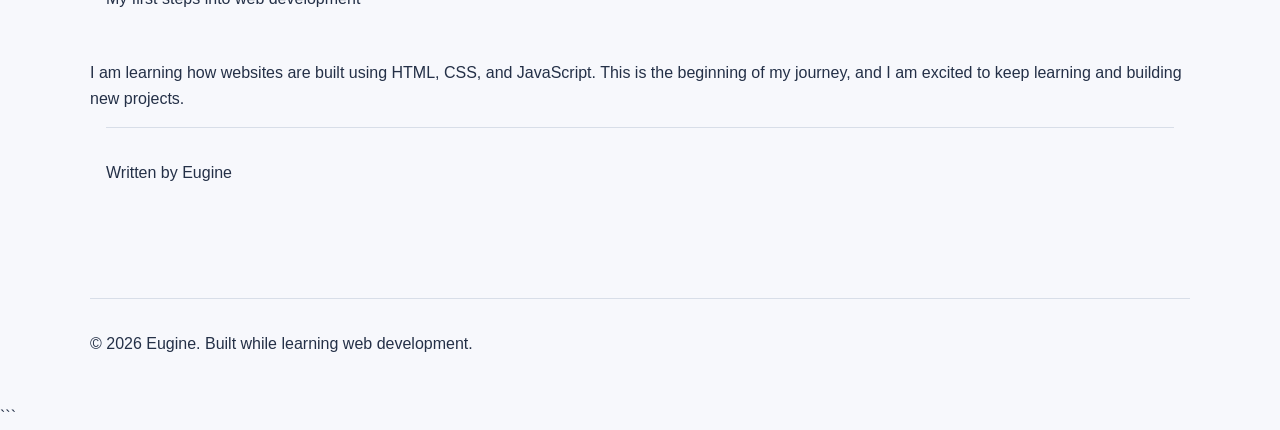
==== commit ba4026e9: "Fix: remove stray text from homepage" ====
--- a/index.html
+++ b/index.html
@@ -1,4 +1,4 @@
-```html
+
 <!DOCTYPE html>
 <html lang="en">
 <head>
--- a/styles.css
+++ b/styles.css
@@ -226,3 +226,26 @@
     grid-template-columns: repeat(3, minmax(0, 1fr));
   }
 }
+/* Box model practice page */
+.box-model-demo {
+    width: 200px;
+    max-width: calc(100% - 50px);
+    padding: 20px;
+    border: 5px solid var(--color-primary);
+    margin: 20px 0;
+    background-color: var(--color-surface);
+}
+
+.content-box-demo {
+    box-sizing: content-box;
+}
+
+.border-box-demo {
+    box-sizing: border-box;
+}
+
+.box-model-label {
+    font-weight: bold;
+    color: var(--color-primary);
+}
+
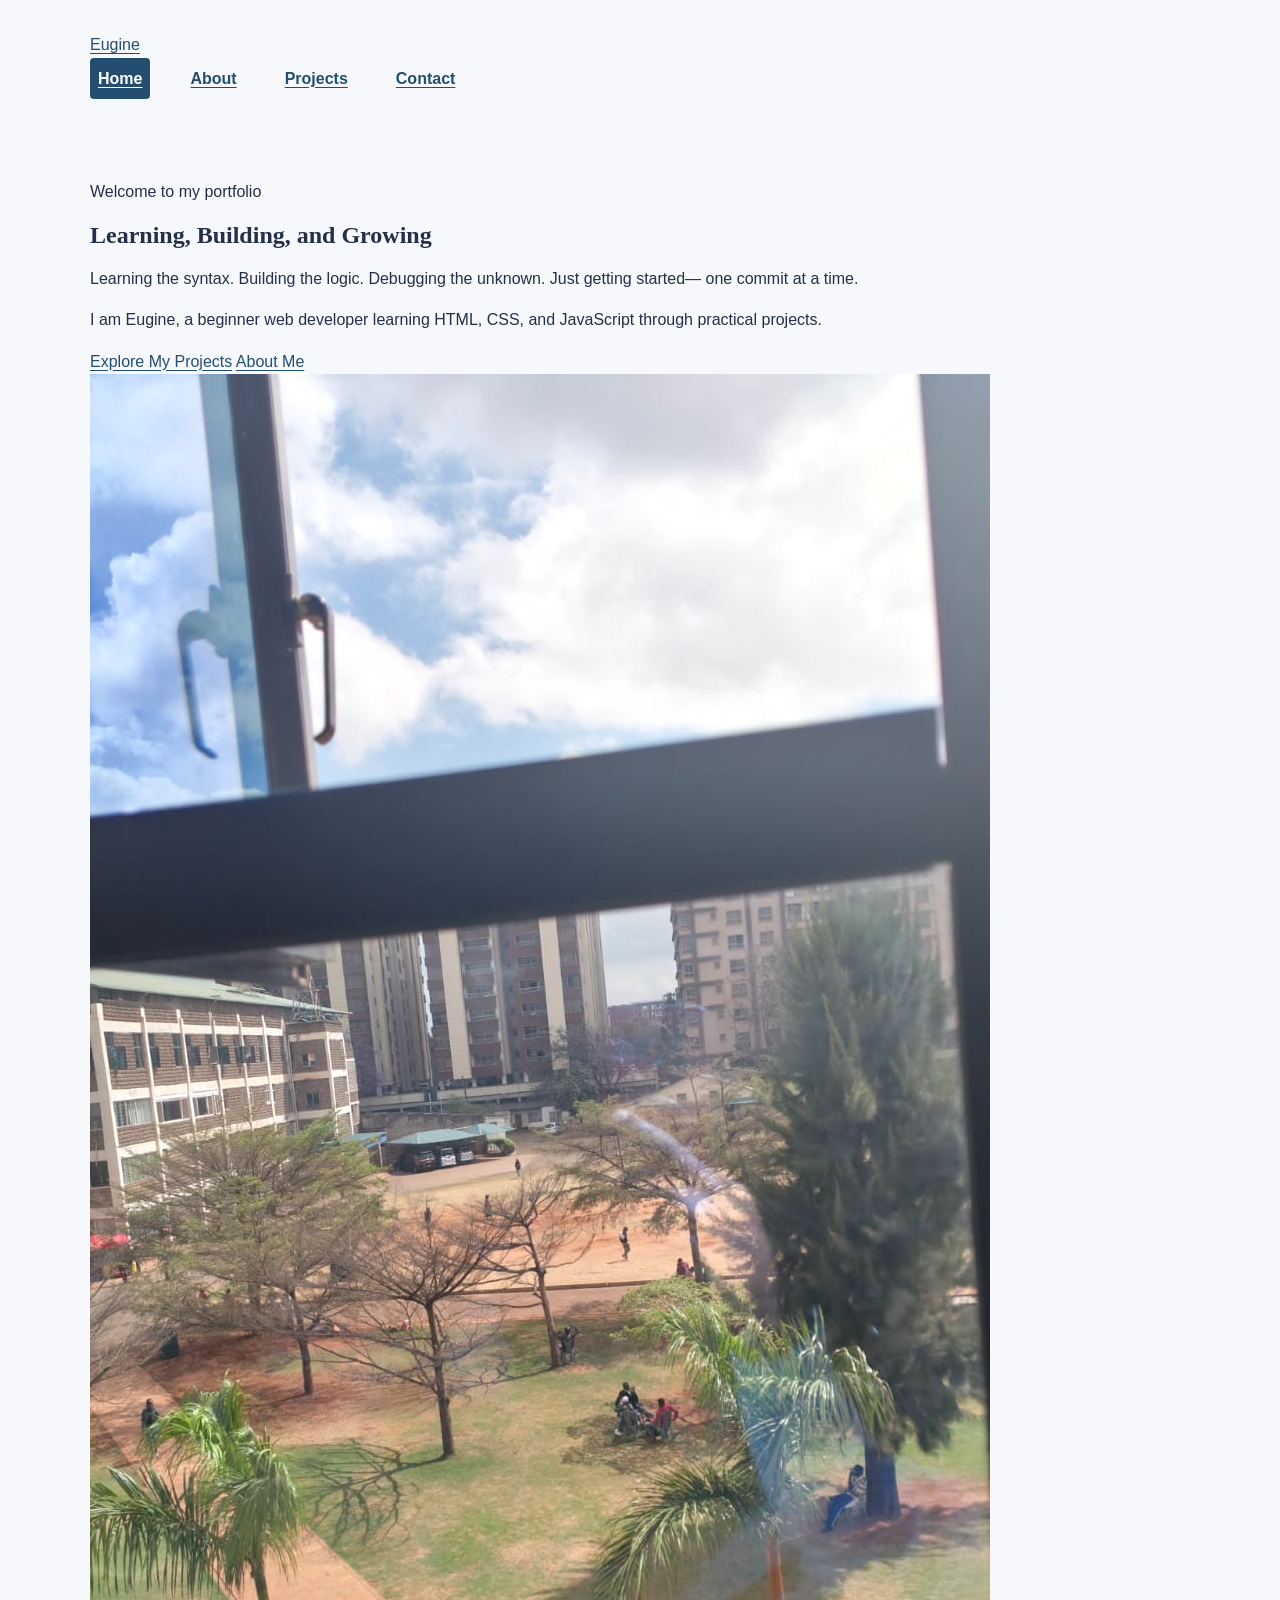
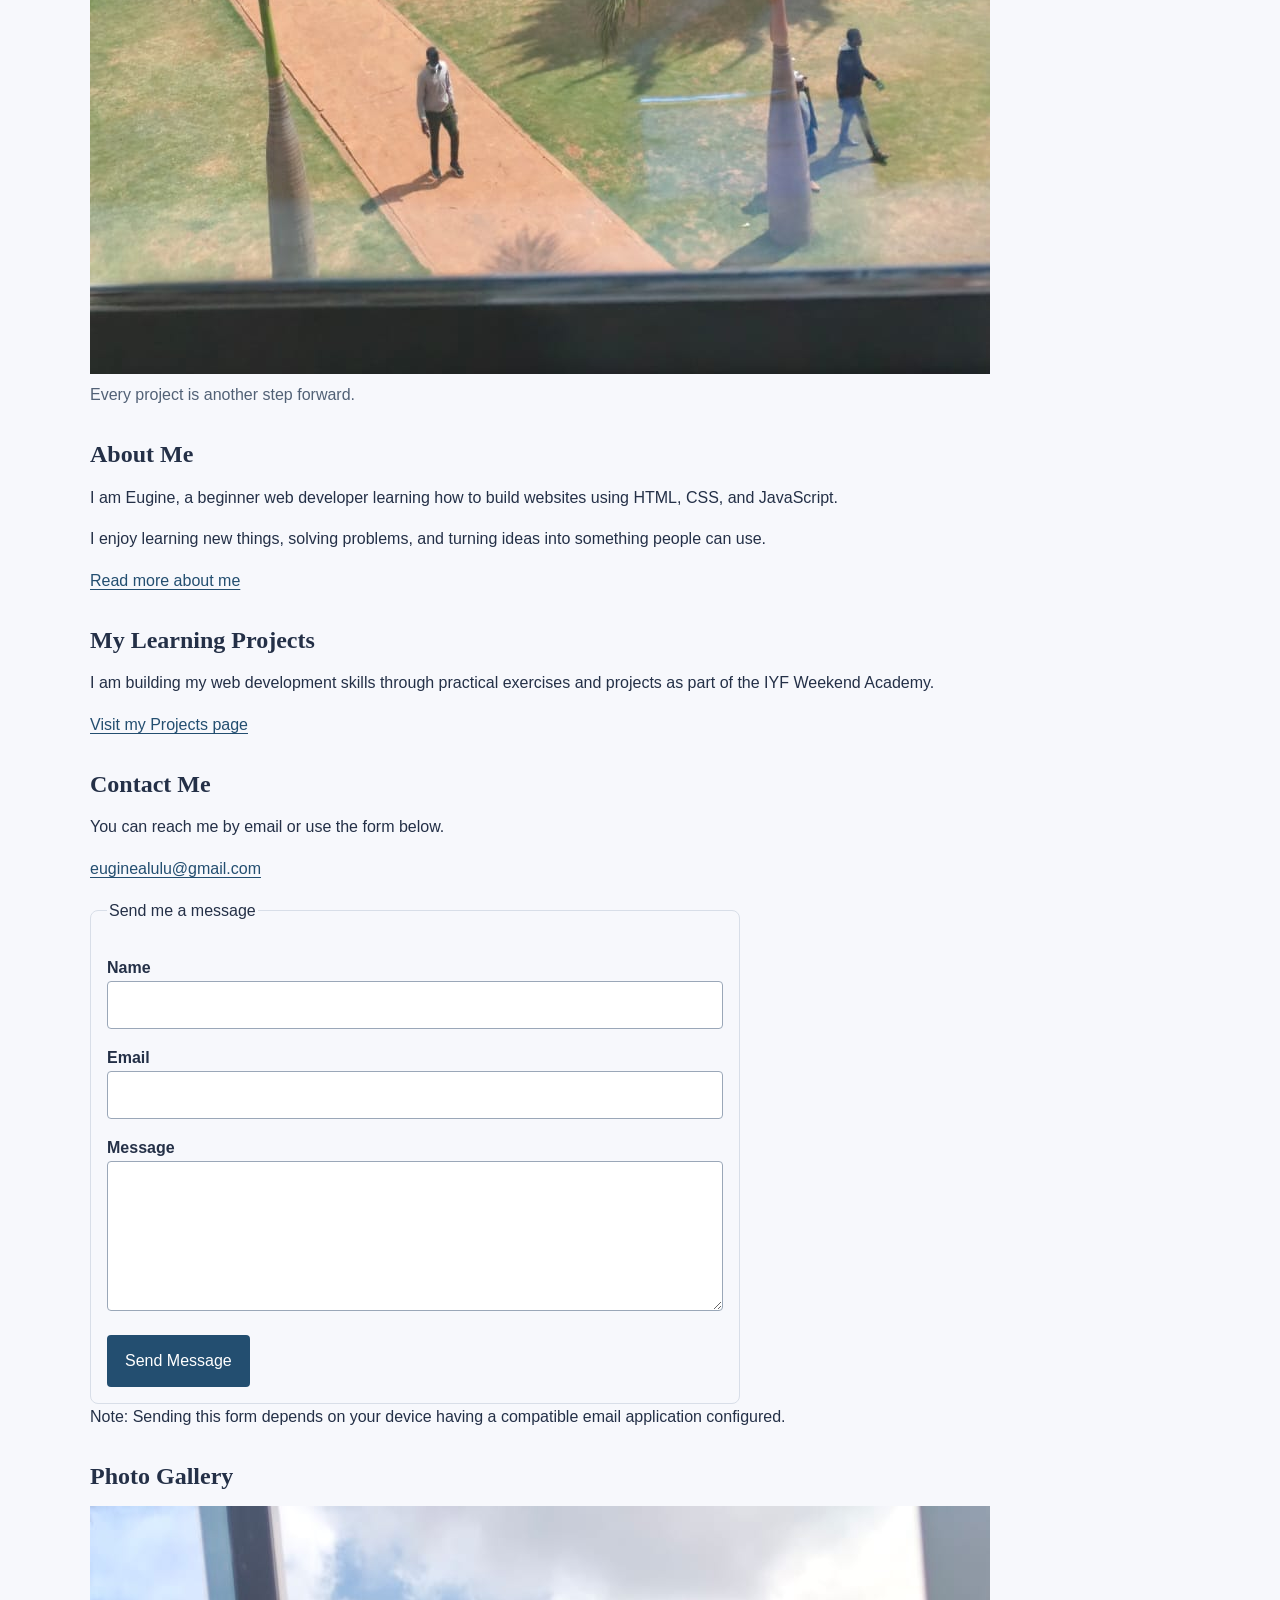
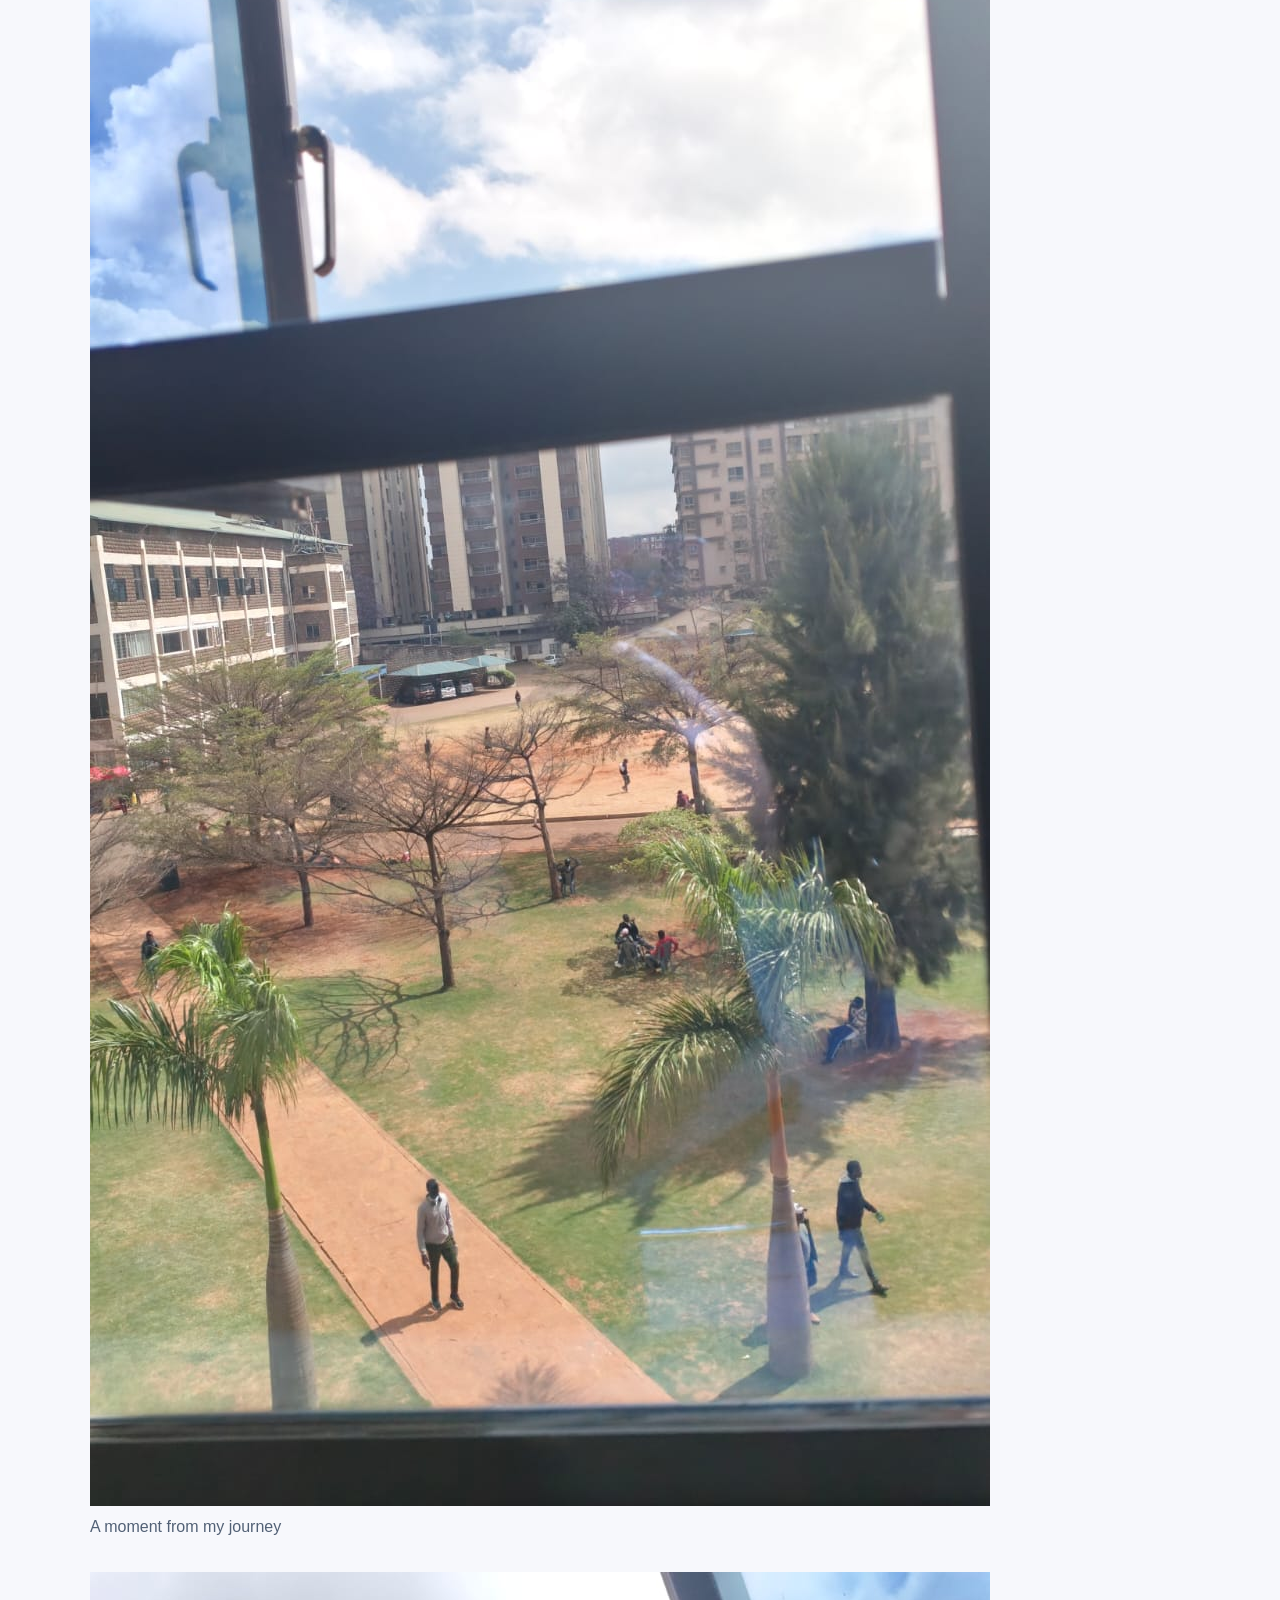
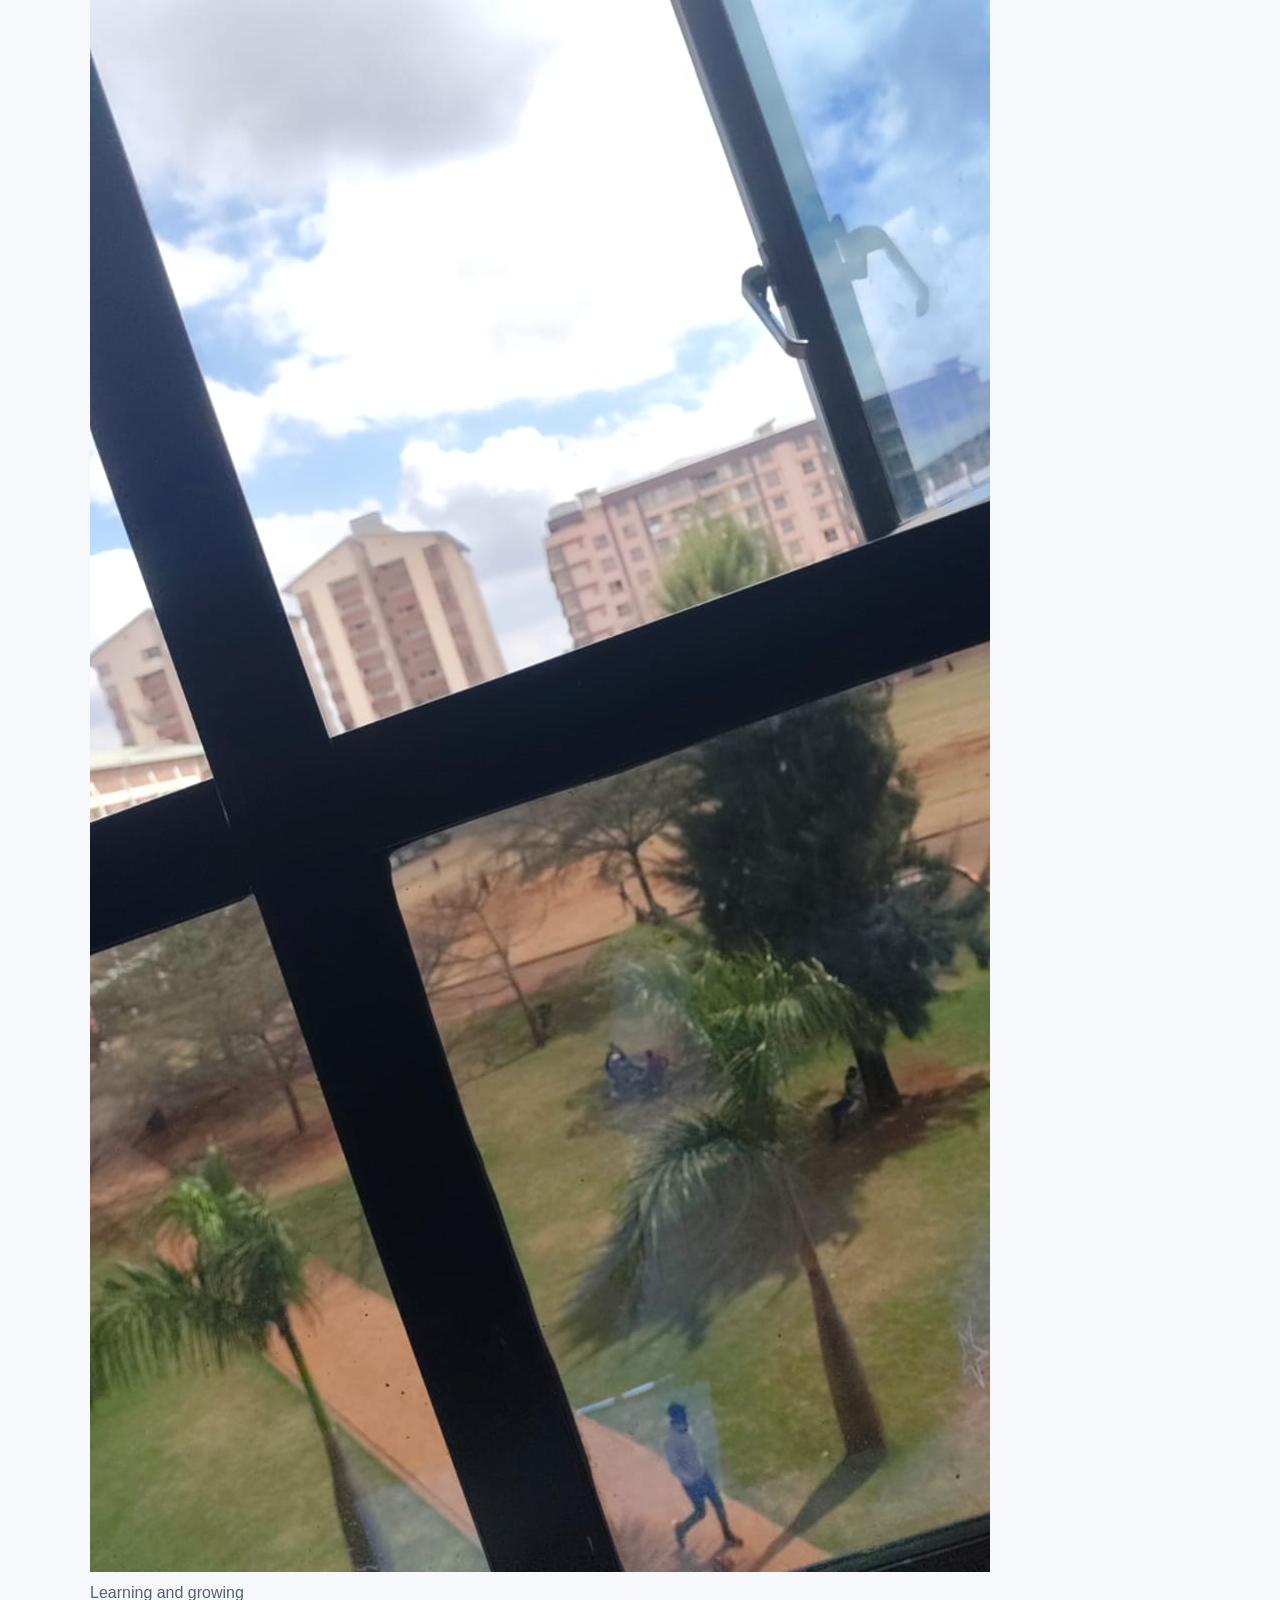
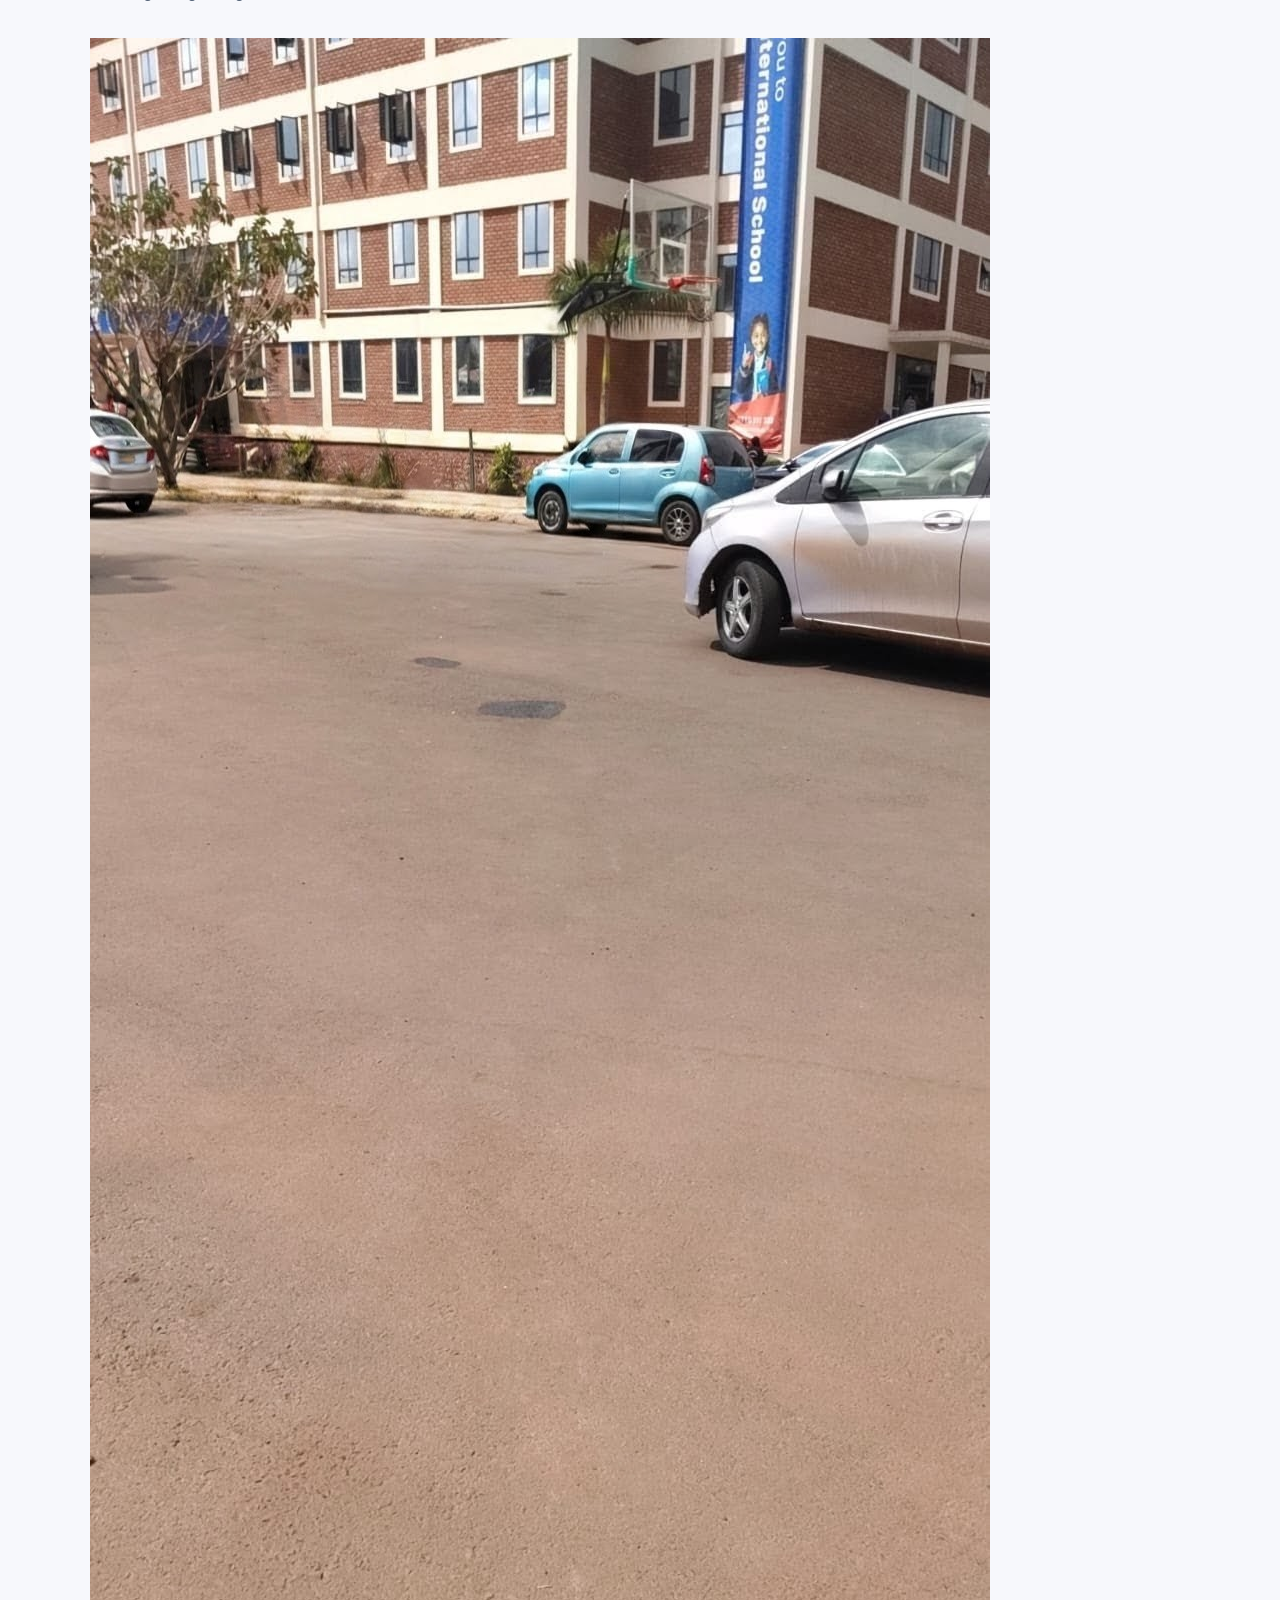
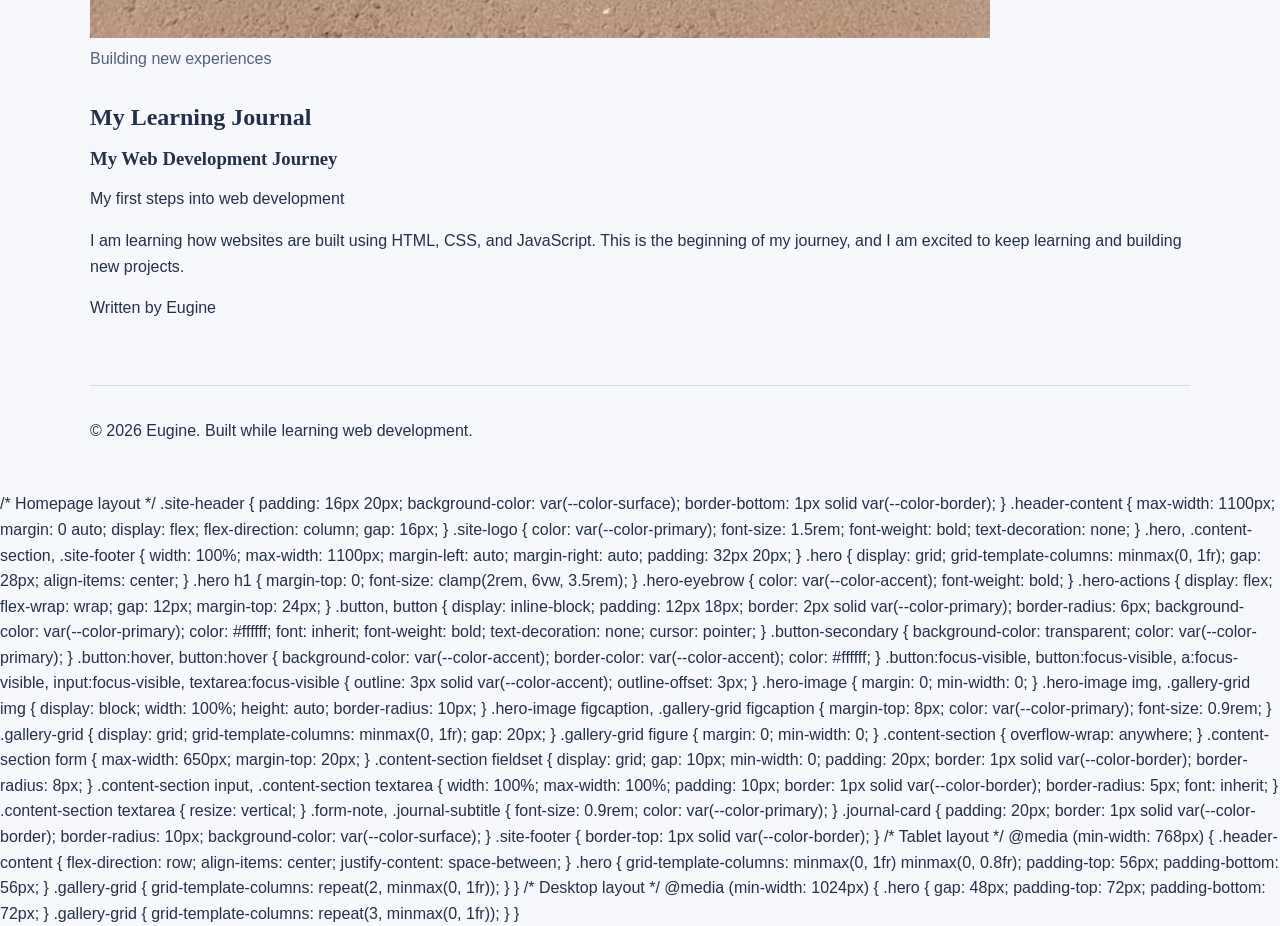
==== commit 0776dacb: "Feat: improve responsive homepage hero and layout Updated the HTML structure and improved accessibil" ====
--- a/index.html
+++ b/index.html
@@ -4,32 +4,59 @@
 <head>
     <meta charset="UTF-8">
     <meta name="viewport" content="width=device-width, initial-scale=1.0">
+    <meta name="description" content="Eugine's web development portfolio, projects, learning journey, and contact information.">
     <title>Eugine | My Portfolio</title>
     <link rel="stylesheet" href="styles.css">
 </head>
-
 <body>
-    <header>
-        <h1>Eugine</h1>
-
-        <p>
-            Learning the syntax. Building the logic.
-            Debugging the unknown. Just getting started—
-            one commit at a time.
-        </p>
-
-        <nav>
-            <ul>
-                <li><a href="index.html" aria-current="page">Home</a></li>
-                <li><a href="about.html">About</a></li>
-                <li><a href="projects.html">Projects</a></li>
-                <li><a href="contact.html">Contact</a></li>
-            </ul>
-        </nav>
+    <header class="site-header">
+        <div class="header-content">
+            <a class="site-logo" href="index.html">Eugine</a>
+
+            <nav aria-label="Main navigation">
+                <ul>
+                    <li><a href="index.html" aria-current="page">Home</a></li>
+                    <li><a href="about.html">About</a></li>
+                    <li><a href="projects.html">Projects</a></li>
+                    <li><a href="contact.html">Contact</a></li>
+                </ul>
+            </nav>
+        </div>
     </header>
 
     <main>
-        <section id="about">
+        <section class="hero" aria-labelledby="hero-title">
+            <div class="hero-content">
+                <p class="hero-eyebrow">Welcome to my portfolio</p>
+
+                <h1 id="hero-title">Learning, Building, and Growing</h1>
+
+                <p>
+                    Learning the syntax. Building the logic.
+                    Debugging the unknown. Just getting started—
+                    one commit at a time.
+                </p>
+
+                <p>
+                    I am Eugine, a beginner web developer learning
+                    HTML, CSS, and JavaScript through practical projects.
+                </p>
+
+                <div class="hero-actions">
+                    <a class="button" href="projects.html">Explore My Projects</a>
+                    <a class="button button-secondary" href="about.html">About Me</a>
+                </div>
+            </div>
+
+            <figure class="hero-image">
+                <img
+                    src="IMG-20260925-WA0052(1).jpg"
+                    alt="A moment from Eugine's learning journey at IYF">
+                <figcaption>Every project is another step forward.</figcaption>
+            </figure>
+        </section>
+
+        <section id="about" class="content-section">
             <h2>About Me</h2>
             <p>
                 I am Eugine, a beginner web developer learning how to build
@@ -39,73 +66,74 @@
                 I enjoy learning new things, solving problems, and turning
                 ideas into something people can use.
             </p>
-        </section>
-
-        <section id="projects">
-            <h2>Projects</h2>
+            <p><a href="about.html">Read more about me</a></p>
+        </section>
+
+        <section id="projects" class="content-section">
+            <h2>My Learning Projects</h2>
             <p>
-                I am currently learning web development and building my first
-                projects as part of the IYF Weekend Academy.
+                I am building my web development skills through practical
+                exercises and projects as part of the IYF Weekend Academy.
             </p>
-            <p>
-                Visit the <a href="projects.html">Projects page</a> to explore
-                my work.
-            </p>
-        </section>
-
-        <section id="contact">
-            <h2>Contact</h2>
-            <p>You can reach me through my email:</p>
-            <p><a href="mailto:euginealulu@gmail.com">Email Me</a></p>
-
-            <form action="mailto:euginealulu@gmail.com" method="post"
+            <p><a href="projects.html">Visit my Projects page</a></p>
+        </section>
+
+        <section id="contact" class="content-section">
+            <h2>Contact Me</h2>
+            <p>You can reach me by email or use the form below.</p>
+            <p><a href="mailto:euginealulu@gmail.com">euginealulu@gmail.com</a></p>
+
+            <form action="mailto:euginealulu@gmail.com"
+                  method="post"
                   enctype="text/plain">
                 <fieldset>
                     <legend>Send me a message</legend>
 
-                    <label for="name">Name:</label>
-                    <input type="text" id="name" name="name" required>
-
-                    <label for="email">Email:</label>
-                    <input type="email" id="email" name="email" required>
-
-                    <label for="message">Message:</label>
-                    <textarea id="message" name="message" rows="5"
-                              required></textarea>
+                    <label for="name">Name</label>
+                    <input type="text" id="name" name="name" autocomplete="name" required>
+
+                    <label for="email">Email</label>
+                    <input type="email" id="email" name="email" autocomplete="email" required>
+
+                    <label for="message">Message</label>
+                    <textarea id="message" name="message" rows="5" required></textarea>
 
                     <button type="submit">Send Message</button>
                 </fieldset>
             </form>
-            <p>Note: Sending this form depends on your device having an email app configured.</p>
-        </section>
-
-        <section id="gallery">
+
+            <p class="form-note">
+                Note: Sending this form depends on your device having
+                a compatible email application configured.
+            </p>
+        </section>
+
+        <section id="gallery" class="content-section">
             <h2>Photo Gallery</h2>
-
-            <figure>
-                <img src="IMG-20260925-WA0052(1).jpg" alt="IYF campus">
-                <figcaption>My first photo</figcaption>
-            </figure>
-
-            <figure>
-                <img src="IMG-20260925-WA0053(1).jpg" alt="A moment at the IYF campus">
-                <figcaption>A moment from my journey</figcaption>
-            </figure>
-
-            <figure>
-                <img src="IMG-20260925-WA0055%20(1).jpg" alt="Learning and growing at IYF">
-                <figcaption>Learning and growing</figcaption>
-            </figure>
-        </section>
-
-        <section id="blog">
-            <h2>Blog</h2>
-
-            <article>
-                <header>
-                    <h3>My Web Development Journey</h3>
-                    <p>My first steps into web development</p>
-                </header>
+            <div class="gallery-grid">
+                <figure>
+                    <img src="IMG-20260925-WA0052(1).jpg" alt="A view from the IYF campus">
+                    <figcaption>A moment from my journey</figcaption>
+                </figure>
+
+                <figure>
+                    <img src="IMG-20260925-WA0053(1).jpg" alt="Another moment at the IYF campus">
+                    <figcaption>Learning and growing</figcaption>
+                </figure>
+
+                <figure>
+                    <img src="IMG-20260925-WA0055%20(1).jpg" alt="A memory from my time at IYF">
+                    <figcaption>Building new experiences</figcaption>
+                </figure>
+            </div>
+        </section>
+
+        <section id="blog" class="content-section">
+            <h2>My Learning Journal</h2>
+
+            <article class="journal-card">
+                <h3>My Web Development Journey</h3>
+                <p class="journal-subtitle">My first steps into web development</p>
 
                 <p>
                     I am learning how websites are built using HTML, CSS,
@@ -113,16 +141,218 @@
                     and I am excited to keep learning and building new projects.
                 </p>
 
-                <footer>
-                    <p>Written by Eugine</p>
-                </footer>
+                <p>Written by Eugine</p>
             </article>
         </section>
     </main>
 
-    <footer>
+    <footer class="site-footer">
         <p>&copy; 2026 Eugine. Built while learning web development.</p>
     </footer>
 </body>
 </html>
-```
+
+/* Homepage layout */
+
+.site-header {
+    padding: 16px 20px;
+    background-color: var(--color-surface);
+    border-bottom: 1px solid var(--color-border);
+}
+
+.header-content {
+    max-width: 1100px;
+    margin: 0 auto;
+    display: flex;
+    flex-direction: column;
+    gap: 16px;
+}
+
+.site-logo {
+    color: var(--color-primary);
+    font-size: 1.5rem;
+    font-weight: bold;
+    text-decoration: none;
+}
+
+.hero,
+.content-section,
+.site-footer {
+    width: 100%;
+    max-width: 1100px;
+    margin-left: auto;
+    margin-right: auto;
+    padding: 32px 20px;
+}
+
+.hero {
+    display: grid;
+    grid-template-columns: minmax(0, 1fr);
+    gap: 28px;
+    align-items: center;
+}
+
+.hero h1 {
+    margin-top: 0;
+    font-size: clamp(2rem, 6vw, 3.5rem);
+}
+
+.hero-eyebrow {
+    color: var(--color-accent);
+    font-weight: bold;
+}
+
+.hero-actions {
+    display: flex;
+    flex-wrap: wrap;
+    gap: 12px;
+    margin-top: 24px;
+}
+
+.button,
+button {
+    display: inline-block;
+    padding: 12px 18px;
+    border: 2px solid var(--color-primary);
+    border-radius: 6px;
+    background-color: var(--color-primary);
+    color: #ffffff;
+    font: inherit;
+    font-weight: bold;
+    text-decoration: none;
+    cursor: pointer;
+}
+
+.button-secondary {
+    background-color: transparent;
+    color: var(--color-primary);
+}
+
+.button:hover,
+button:hover {
+    background-color: var(--color-accent);
+    border-color: var(--color-accent);
+    color: #ffffff;
+}
+
+.button:focus-visible,
+button:focus-visible,
+a:focus-visible,
+input:focus-visible,
+textarea:focus-visible {
+    outline: 3px solid var(--color-accent);
+    outline-offset: 3px;
+}
+
+.hero-image {
+    margin: 0;
+    min-width: 0;
+}
+
+.hero-image img,
+.gallery-grid img {
+    display: block;
+    width: 100%;
+    height: auto;
+    border-radius: 10px;
+}
+
+.hero-image figcaption,
+.gallery-grid figcaption {
+    margin-top: 8px;
+    color: var(--color-primary);
+    font-size: 0.9rem;
+}
+
+.gallery-grid {
+    display: grid;
+    grid-template-columns: minmax(0, 1fr);
+    gap: 20px;
+}
+
+.gallery-grid figure {
+    margin: 0;
+    min-width: 0;
+}
+
+.content-section {
+    overflow-wrap: anywhere;
+}
+
+.content-section form {
+    max-width: 650px;
+    margin-top: 20px;
+}
+
+.content-section fieldset {
+    display: grid;
+    gap: 10px;
+    min-width: 0;
+    padding: 20px;
+    border: 1px solid var(--color-border);
+    border-radius: 8px;
+}
+
+.content-section input,
+.content-section textarea {
+    width: 100%;
+    max-width: 100%;
+    padding: 10px;
+    border: 1px solid var(--color-border);
+    border-radius: 5px;
+    font: inherit;
+}
+
+.content-section textarea {
+    resize: vertical;
+}
+
+.form-note,
+.journal-subtitle {
+    font-size: 0.9rem;
+    color: var(--color-primary);
+}
+
+.journal-card {
+    padding: 20px;
+    border: 1px solid var(--color-border);
+    border-radius: 10px;
+    background-color: var(--color-surface);
+}
+
+.site-footer {
+    border-top: 1px solid var(--color-border);
+}
+
+/* Tablet layout */
+@media (min-width: 768px) {
+    .header-content {
+        flex-direction: row;
+        align-items: center;
+        justify-content: space-between;
+    }
+
+    .hero {
+        grid-template-columns: minmax(0, 1fr) minmax(0, 0.8fr);
+        padding-top: 56px;
+        padding-bottom: 56px;
+    }
+
+    .gallery-grid {
+        grid-template-columns: repeat(2, minmax(0, 1fr));
+    }
+}
+
+/* Desktop layout */
+@media (min-width: 1024px) {
+    .hero {
+        gap: 48px;
+        padding-top: 72px;
+        padding-bottom: 72px;
+    }
+
+    .gallery-grid {
+        grid-template-columns: repeat(3, minmax(0, 1fr));
+    }
+}
+
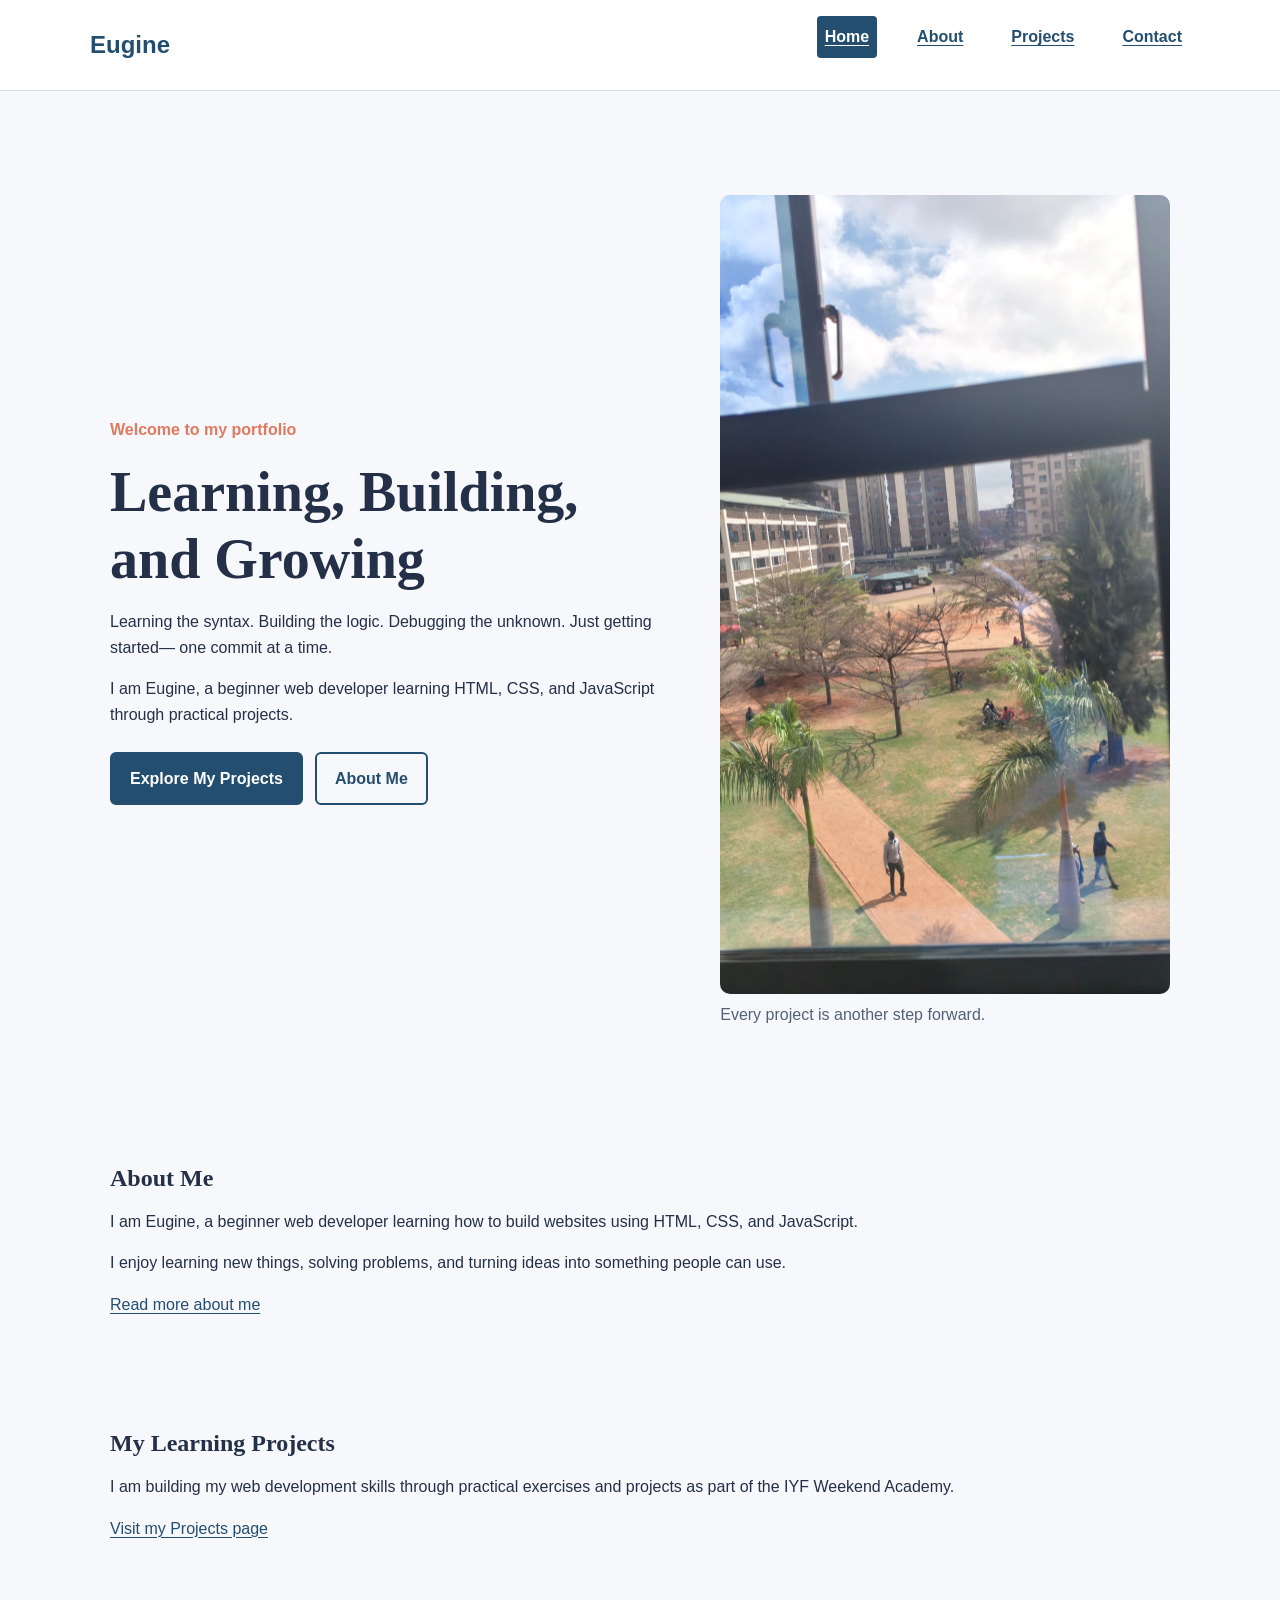
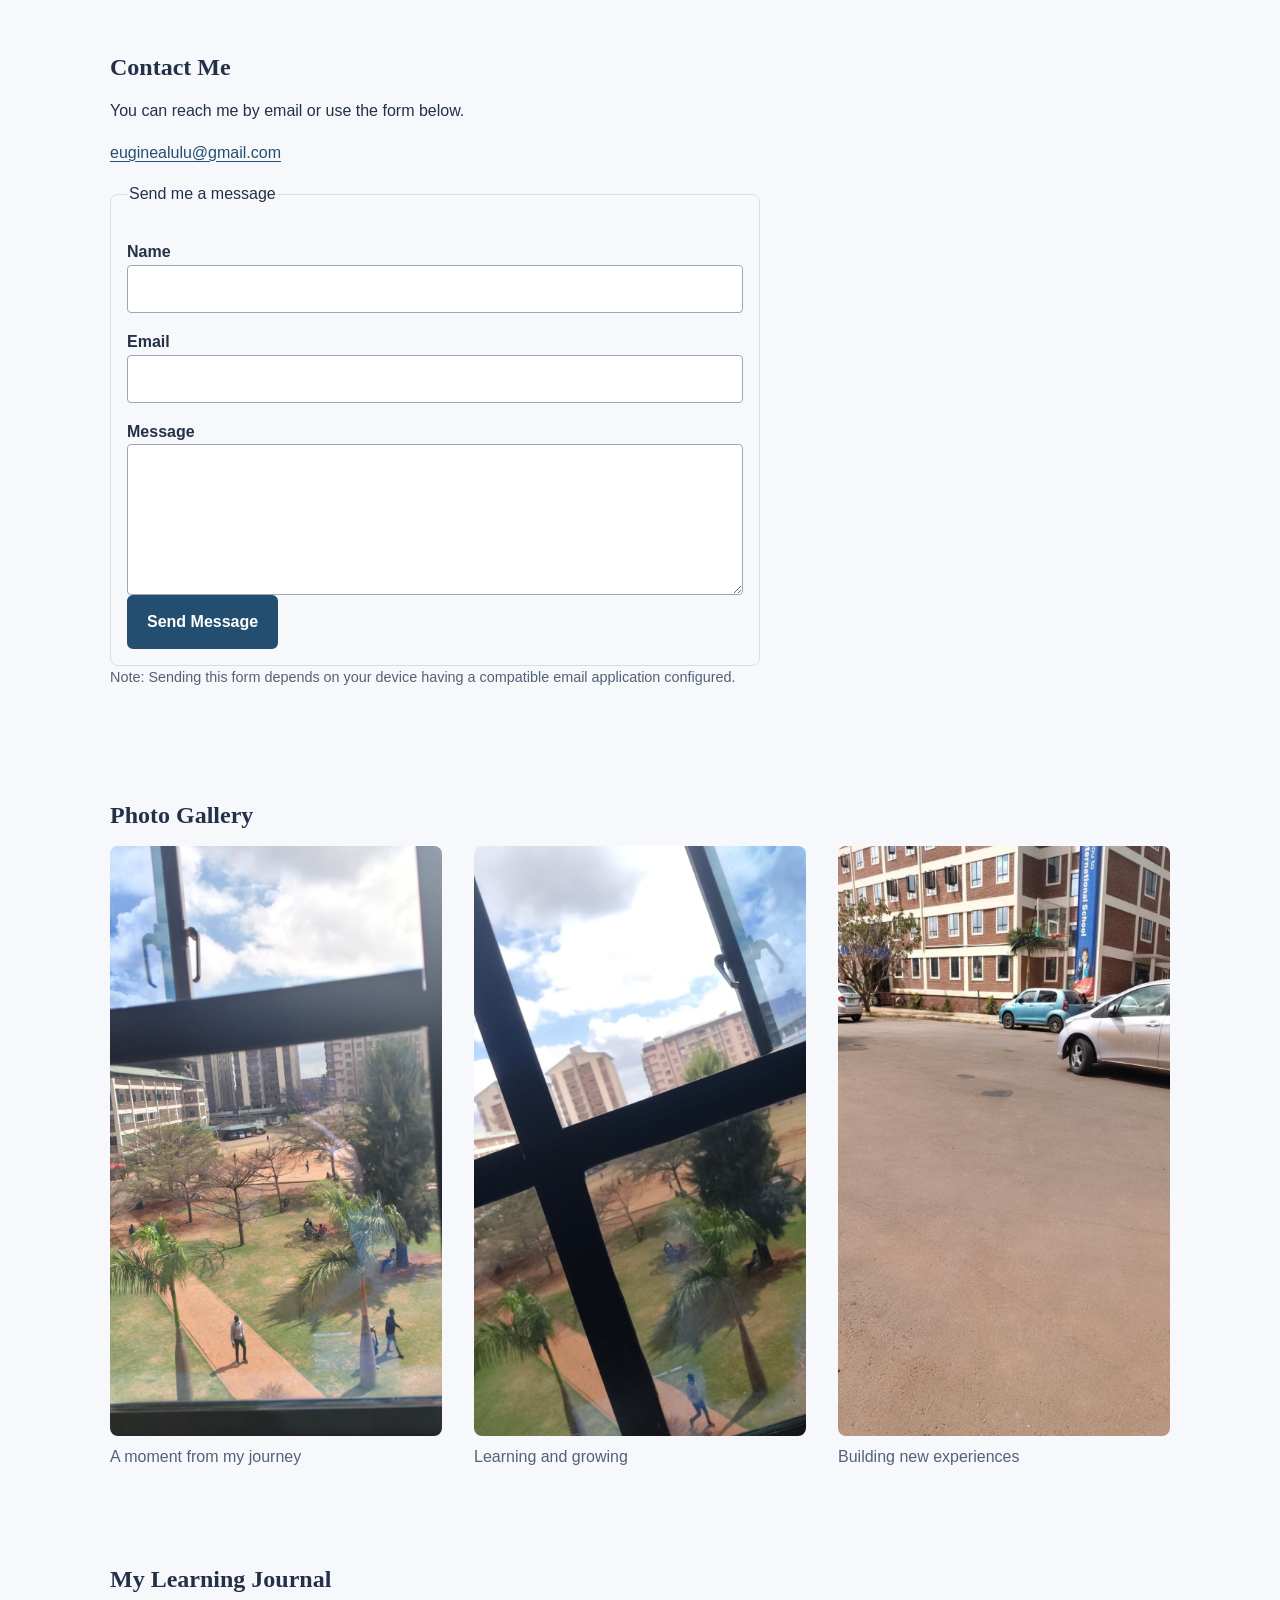
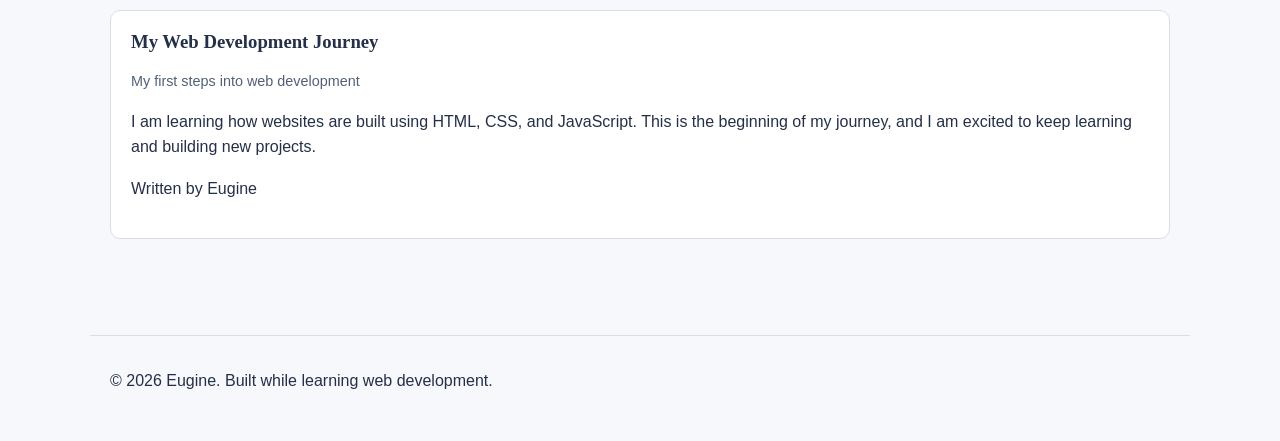
==== commit 6c20eb51: "Fix: keep homepage styles separate from HTML Removed extensive CSS styles for homepage layout." ====
--- a/index.html
+++ b/index.html
@@ -152,207 +152,3 @@
 </body>
 </html>
 
-/* Homepage layout */
-
-.site-header {
-    padding: 16px 20px;
-    background-color: var(--color-surface);
-    border-bottom: 1px solid var(--color-border);
-}
-
-.header-content {
-    max-width: 1100px;
-    margin: 0 auto;
-    display: flex;
-    flex-direction: column;
-    gap: 16px;
-}
-
-.site-logo {
-    color: var(--color-primary);
-    font-size: 1.5rem;
-    font-weight: bold;
-    text-decoration: none;
-}
-
-.hero,
-.content-section,
-.site-footer {
-    width: 100%;
-    max-width: 1100px;
-    margin-left: auto;
-    margin-right: auto;
-    padding: 32px 20px;
-}
-
-.hero {
-    display: grid;
-    grid-template-columns: minmax(0, 1fr);
-    gap: 28px;
-    align-items: center;
-}
-
-.hero h1 {
-    margin-top: 0;
-    font-size: clamp(2rem, 6vw, 3.5rem);
-}
-
-.hero-eyebrow {
-    color: var(--color-accent);
-    font-weight: bold;
-}
-
-.hero-actions {
-    display: flex;
-    flex-wrap: wrap;
-    gap: 12px;
-    margin-top: 24px;
-}
-
-.button,
-button {
-    display: inline-block;
-    padding: 12px 18px;
-    border: 2px solid var(--color-primary);
-    border-radius: 6px;
-    background-color: var(--color-primary);
-    color: #ffffff;
-    font: inherit;
-    font-weight: bold;
-    text-decoration: none;
-    cursor: pointer;
-}
-
-.button-secondary {
-    background-color: transparent;
-    color: var(--color-primary);
-}
-
-.button:hover,
-button:hover {
-    background-color: var(--color-accent);
-    border-color: var(--color-accent);
-    color: #ffffff;
-}
-
-.button:focus-visible,
-button:focus-visible,
-a:focus-visible,
-input:focus-visible,
-textarea:focus-visible {
-    outline: 3px solid var(--color-accent);
-    outline-offset: 3px;
-}
-
-.hero-image {
-    margin: 0;
-    min-width: 0;
-}
-
-.hero-image img,
-.gallery-grid img {
-    display: block;
-    width: 100%;
-    height: auto;
-    border-radius: 10px;
-}
-
-.hero-image figcaption,
-.gallery-grid figcaption {
-    margin-top: 8px;
-    color: var(--color-primary);
-    font-size: 0.9rem;
-}
-
-.gallery-grid {
-    display: grid;
-    grid-template-columns: minmax(0, 1fr);
-    gap: 20px;
-}
-
-.gallery-grid figure {
-    margin: 0;
-    min-width: 0;
-}
-
-.content-section {
-    overflow-wrap: anywhere;
-}
-
-.content-section form {
-    max-width: 650px;
-    margin-top: 20px;
-}
-
-.content-section fieldset {
-    display: grid;
-    gap: 10px;
-    min-width: 0;
-    padding: 20px;
-    border: 1px solid var(--color-border);
-    border-radius: 8px;
-}
-
-.content-section input,
-.content-section textarea {
-    width: 100%;
-    max-width: 100%;
-    padding: 10px;
-    border: 1px solid var(--color-border);
-    border-radius: 5px;
-    font: inherit;
-}
-
-.content-section textarea {
-    resize: vertical;
-}
-
-.form-note,
-.journal-subtitle {
-    font-size: 0.9rem;
-    color: var(--color-primary);
-}
-
-.journal-card {
-    padding: 20px;
-    border: 1px solid var(--color-border);
-    border-radius: 10px;
-    background-color: var(--color-surface);
-}
-
-.site-footer {
-    border-top: 1px solid var(--color-border);
-}
-
-/* Tablet layout */
-@media (min-width: 768px) {
-    .header-content {
-        flex-direction: row;
-        align-items: center;
-        justify-content: space-between;
-    }
-
-    .hero {
-        grid-template-columns: minmax(0, 1fr) minmax(0, 0.8fr);
-        padding-top: 56px;
-        padding-bottom: 56px;
-    }
-
-    .gallery-grid {
-        grid-template-columns: repeat(2, minmax(0, 1fr));
-    }
-}
-
-/* Desktop layout */
-@media (min-width: 1024px) {
-    .hero {
-        gap: 48px;
-        padding-top: 72px;
-        padding-bottom: 72px;
-    }
-
-    .gallery-grid {
-        grid-template-columns: repeat(3, minmax(0, 1fr));
-    }
-}
-
--- a/styles.css
+++ b/styles.css
@@ -1,73 +1,74 @@
+
 /* Week 2: CSS Mastery */
 
 /* 1. Reset and box model */
 *,
 *::before,
 *::after {
-  box-sizing: border-box;
+    box-sizing: border-box;
 }
 
 * {
-  margin: 0;
+    margin: 0;
 }
 
 html {
-  scroll-behavior: smooth;
+    scroll-behavior: smooth;
 }
 
 body {
-  font-family: Arial, Helvetica, sans-serif;
-  font-size: 1rem;
-  line-height: 1.6;
-  color: #243047;
-  background-color: #f7f8fc;
+    font-family: var(--font-body);
+    font-size: 1rem;
+    line-height: 1.6;
+    color: var(--color-text);
+    background-color: var(--color-background);
 }
 
 /* 2. Typography and colour system */
 :root {
-  --color-primary: #234e70;
-  --color-accent: #e07a5f;
-  --color-text: #243047;
-  --color-background: #f7f8fc;
-  --color-surface: #ffffff;
-  --color-border: #d8dee8;
-
-  --font-heading: Georgia, "Times New Roman", serif;
-  --font-body: Arial, Helvetica, sans-serif;
-
-  --space-small: 0.5rem;
-  --space-medium: 1rem;
-  --space-large: 2rem;
-
-  --content-width: 1100px;
+    --color-primary: #234e70;
+    --color-accent: #e07a5f;
+    --color-text: #243047;
+    --color-background: #f7f8fc;
+    --color-surface: #ffffff;
+    --color-border: #d8dee8;
+
+    --font-heading: Georgia, "Times New Roman", serif;
+    --font-body: Arial, Helvetica, sans-serif;
+
+    --space-small: 0.5rem;
+    --space-medium: 1rem;
+    --space-large: 2rem;
+
+    --content-width: 1100px;
 }
 
 h1,
 h2,
 h3 {
-  font-family: var(--font-heading);
-  line-height: 1.2;
-  margin-bottom: var(--space-medium);
+    font-family: var(--font-heading);
+    line-height: 1.2;
+    margin-bottom: var(--space-medium);
 }
 
 p,
 ul {
-  margin-bottom: var(--space-medium);
+    margin-bottom: var(--space-medium);
 }
 
 img {
-  display: block;
-  max-width: 100%;
-  height: auto;
+    display: block;
+    max-width: 100%;
+    height: auto;
 }
 
 a {
-  color: var(--color-primary);
-  text-underline-offset: 0.2em;
+    color: var(--color-primary);
+    text-underline-offset: 0.2em;
 }
 
 a:hover {
-  color: var(--color-accent);
+    color: var(--color-accent);
 }
 
 a:focus-visible,
@@ -75,165 +76,280 @@
 input:focus-visible,
 select:focus-visible,
 textarea:focus-visible {
-  outline: 3px solid var(--color-accent);
-  outline-offset: 3px;
+    outline: 3px solid var(--color-accent);
+    outline-offset: 3px;
 }
 
 /* 3. Shared page layout */
 header,
 main,
 footer {
-  width: min(100% - 2rem, var(--content-width));
-  margin-inline: auto;
+    width: min(100% - 2rem, var(--content-width));
+    margin-inline: auto;
 }
 
 header {
-  padding-block: var(--space-large);
+    padding-block: var(--space-large);
 }
 
 main {
-  padding-block: var(--space-large);
+    padding-block: var(--space-large);
 }
 
 section {
-  margin-bottom: var(--space-large);
+    margin-bottom: var(--space-large);
 }
 
 footer {
-  padding-block: var(--space-large);
-  border-top: 1px solid var(--color-border);
+    padding-block: var(--space-large);
+    border-top: 1px solid var(--color-border);
 }
 
 /* 4. Navigation using Flexbox */
 nav ul {
-  display: flex;
-  flex-wrap: wrap;
-  align-items: center;
-  gap: var(--space-medium);
-  list-style: none;
-  padding: 0;
+    display: flex;
+    flex-wrap: wrap;
+    align-items: center;
+    gap: var(--space-medium);
+    list-style: none;
+    padding: 0;
 }
 
 nav a {
-  display: inline-block;
-  padding: var(--space-small);
-  border-radius: 0.25rem;
-  font-weight: bold;
+    display: inline-block;
+    padding: var(--space-small);
+    border-radius: 0.25rem;
+    font-weight: bold;
 }
 
 nav a:hover,
 nav a[aria-current="page"] {
-  background-color: var(--color-primary);
-  color: white;
-}
-
-/* 5. Images and project cards */
+    background-color: var(--color-primary);
+    color: #ffffff;
+}
+
+/* 5. Homepage header and navigation */
+.site-header {
+    width: 100%;
+    padding: 16px 20px;
+    background-color: var(--color-surface);
+    border-bottom: 1px solid var(--color-border);
+}
+
+.header-content {
+    width: 100%;
+    max-width: var(--content-width);
+    margin: 0 auto;
+    display: flex;
+    flex-direction: column;
+    gap: 16px;
+}
+
+.site-logo {
+    color: var(--color-primary);
+    font-size: 1.5rem;
+    font-weight: bold;
+    text-decoration: none;
+}
+
+/* 6. Responsive homepage hero */
+.hero,
+.content-section,
+.site-footer {
+    width: 100%;
+    max-width: var(--content-width);
+    margin-inline: auto;
+    padding: 32px 20px;
+}
+
+.hero {
+    display: grid;
+    grid-template-columns: minmax(0, 1fr);
+    gap: 28px;
+    align-items: center;
+}
+
+.hero h1 {
+    font-size: clamp(2rem, 6vw, 3.5rem);
+}
+
+.hero-eyebrow {
+    color: var(--color-accent);
+    font-weight: bold;
+}
+
+.hero-actions {
+    display: flex;
+    flex-wrap: wrap;
+    gap: 12px;
+    margin-top: 24px;
+}
+
+.button,
+button {
+    display: inline-block;
+    max-width: 100%;
+    padding: 12px 18px;
+    border: 2px solid var(--color-primary);
+    border-radius: 6px;
+    background-color: var(--color-primary);
+    color: #ffffff;
+    font: inherit;
+    font-weight: bold;
+    text-decoration: none;
+    cursor: pointer;
+    overflow-wrap: anywhere;
+}
+
+.button-secondary {
+    background-color: transparent;
+    color: var(--color-primary);
+}
+
+.button:hover,
+button:hover {
+    background-color: var(--color-accent);
+    border-color: var(--color-accent);
+    color: #ffffff;
+}
+
+.button:focus-visible {
+    outline: 3px solid var(--color-accent);
+    outline-offset: 3px;
+}
+
+.hero-image {
+    min-width: 0;
+    margin: 0;
+}
+
+.hero-image img {
+    width: 100%;
+    border-radius: 10px;
+}
+
+.hero-image figcaption,
+.gallery-grid figcaption {
+    padding-top: var(--space-small);
+    color: #526176;
+}
+
+/* 7. Images and responsive gallery */
 figure {
-  margin-bottom: var(--space-large);
-}
-
-figcaption {
-  padding-top: var(--space-small);
-  color: #526176;
-}
-
+    margin-bottom: var(--space-large);
+}
+
+.gallery-grid {
+    display: grid;
+    grid-template-columns: minmax(0, 1fr);
+    gap: var(--space-large);
+}
+
+.gallery-grid figure {
+    min-width: 0;
+    margin: 0;
+}
+
+.gallery-grid img {
+    width: 100%;
+    border-radius: 0.5rem;
+}
+
+/* 8. Responsive projects grid */
 .project-grid {
-  display: grid;
-  grid-template-columns: 1fr;
-  gap: var(--space-large);
+    display: grid;
+    grid-template-columns: minmax(0, 1fr);
+    gap: var(--space-large);
 }
 
 .project-card {
-  padding: var(--space-medium);
-  background-color: var(--color-surface);
-  border: 1px solid var(--color-border);
-  border-radius: 0.5rem;
+    min-width: 0;
+    padding: 24px;
+    background-color: var(--color-surface);
+    border: 1px solid var(--color-border);
+    border-radius: 0.5rem;
+    overflow-wrap: anywhere;
+}
+
+.project-card h3 {
+    color: var(--color-primary);
 }
 
 .project-card img {
-  width: 100%;
-  border-radius: 0.25rem;
-  margin-bottom: var(--space-medium);
-}
-
-/* 6. Forms */
+    width: 100%;
+    border-radius: 0.25rem;
+    margin-bottom: var(--space-medium);
+}
+
+.project-card a {
+    font-weight: bold;
+}
+
+.project-card a:hover,
+.project-card a:focus-visible {
+    color: var(--color-accent);
+}
+
+/* 9. Forms */
 form {
-  max-width: 650px;
+    width: 100%;
+    max-width: 650px;
 }
 
 fieldset {
-  padding: var(--space-medium);
-  border: 1px solid var(--color-border);
-  border-radius: 0.5rem;
+    min-width: 0;
+    padding: var(--space-medium);
+    border: 1px solid var(--color-border);
+    border-radius: 0.5rem;
 }
 
 label {
-  display: block;
-  margin-top: var(--space-medium);
-  font-weight: bold;
-}
-
-input,
-select,
-textarea,
-button {
-  max-width: 100%;
-  font: inherit;
+    display: block;
+    margin-top: var(--space-medium);
+    font-weight: bold;
 }
 
 input,
 select,
 textarea {
-  width: 100%;
-  padding: 0.65rem;
-  border: 1px solid #9aa7b8;
-  border-radius: 0.25rem;
+    display: block;
+    width: 100%;
+    max-width: 100%;
+    padding: 0.65rem;
+    border: 1px solid #9aa7b8;
+    border-radius: 0.25rem;
+    font: inherit;
 }
 
 textarea {
-  min-height: 140px;
-}
-
-button {
-  margin-top: var(--space-medium);
-  padding: 0.7rem 1rem;
-  color: white;
-  background-color: var(--color-primary);
-  border: 2px solid var(--color-primary);
-  border-radius: 0.25rem;
-  cursor: pointer;
-}
-
-button:hover {
-  background-color: var(--color-accent);
-  border-color: var(--color-accent);
-}
-
-/* 7. Tablet: two project columns */
-@media (min-width: 768px) {
-  .project-grid {
-    grid-template-columns: repeat(2, minmax(0, 1fr));
-  }
-
-  nav ul {
-    gap: var(--space-large);
-  }
-}
-
-/* 8. Desktop: three project columns */
-@media (min-width: 1024px) {
-  .project-grid {
-    grid-template-columns: repeat(3, minmax(0, 1fr));
-  }
-}
-/* Box model practice page */
+    min-height: 140px;
+    resize: vertical;
+}
+
+.form-note,
+.journal-subtitle {
+    font-size: 0.9rem;
+    color: #526176;
+}
+
+/* 10. Learning journal */
+.journal-card {
+    padding: 20px;
+    border: 1px solid var(--color-border);
+    border-radius: 10px;
+    background-color: var(--color-surface);
+    overflow-wrap: anywhere;
+}
+
+/* 11. Box model practice page */
 .box-model-demo {
     width: 200px;
-    max-width: calc(100% - 50px);
+    max-width: 100%;
     padding: 20px;
     border: 5px solid var(--color-primary);
     margin: 20px 0;
     background-color: var(--color-surface);
+    overflow-wrap: anywhere;
 }
 
 .content-box-demo {
@@ -249,3 +365,138 @@
     color: var(--color-primary);
 }
 
+.box-model-visual {
+    max-width: 100%;
+    margin: 24px 0;
+    padding: 10px;
+    overflow-wrap: anywhere;
+}
+
+.margin-layer {
+    padding: 24px;
+    background-color: #f4d6a0;
+    text-align: center;
+}
+
+.border-layer {
+    padding: 20px;
+    background-color: #d97757;
+}
+
+.padding-layer {
+    padding: 20px;
+    background-color: #d8e9c5;
+}
+
+.content-layer {
+    padding: 24px 10px;
+    background-color: #d7e9f7;
+    color: #243047;
+    font-weight: bold;
+    overflow-wrap: anywhere;
+}
+
+.layer-label {
+    display: block;
+    margin-bottom: 8px;
+    font-weight: bold;
+    color: #243047;
+}
+
+.debug-container {
+    width: 100%;
+    max-width: 350px;
+    margin: 20px 0;
+    padding: 10px;
+    border: 2px dashed var(--color-accent);
+    background-color: var(--color-background);
+}
+
+.debug-card {
+    box-sizing: content-box;
+    width: 300px;
+    max-width: none;
+    padding: 20px;
+    border: 5px solid var(--color-primary);
+    background-color: var(--color-surface);
+    overflow-wrap: anywhere;
+}
+
+.debug-card-fixed {
+    box-sizing: border-box;
+    width: 300px;
+    max-width: 100%;
+}
+
+.box-model-card {
+    box-sizing: border-box;
+    width: 100%;
+    max-width: 400px;
+    padding: 24px;
+    margin: 24px 0;
+    border: 1px solid var(--color-border);
+    border-radius: 12px;
+    background-color: var(--color-surface);
+    overflow-wrap: anywhere;
+}
+
+.box-model-card h3 {
+    margin-top: 0;
+    color: var(--color-primary);
+}
+
+.box-model-card a {
+    display: inline-block;
+    margin-top: 8px;
+    font-weight: bold;
+}
+
+.box-model-card a:hover,
+.box-model-card a:focus-visible {
+    color: var(--color-accent);
+}
+
+/* 12. Tablet: two project columns */
+@media (min-width: 768px) {
+    .header-content {
+        flex-direction: row;
+        align-items: center;
+        justify-content: space-between;
+    }
+
+    .hero {
+        grid-template-columns: minmax(0, 1fr) minmax(0, 0.8fr);
+        gap: 32px;
+        padding-top: 56px;
+        padding-bottom: 56px;
+    }
+
+    .gallery-grid {
+        grid-template-columns: repeat(2, minmax(0, 1fr));
+    }
+
+    .project-grid {
+        grid-template-columns: repeat(2, minmax(0, 1fr));
+    }
+
+    nav ul {
+        gap: var(--space-large);
+    }
+}
+
+/* 13. Desktop: three project columns */
+@media (min-width: 1024px) {
+    .hero {
+        gap: 48px;
+        padding-top: 72px;
+        padding-bottom: 72px;
+    }
+
+    .gallery-grid {
+        grid-template-columns: repeat(3, minmax(0, 1fr));
+    }
+
+    .project-grid {
+        grid-template-columns: repeat(3, minmax(0, 1fr));
+    }
+}
